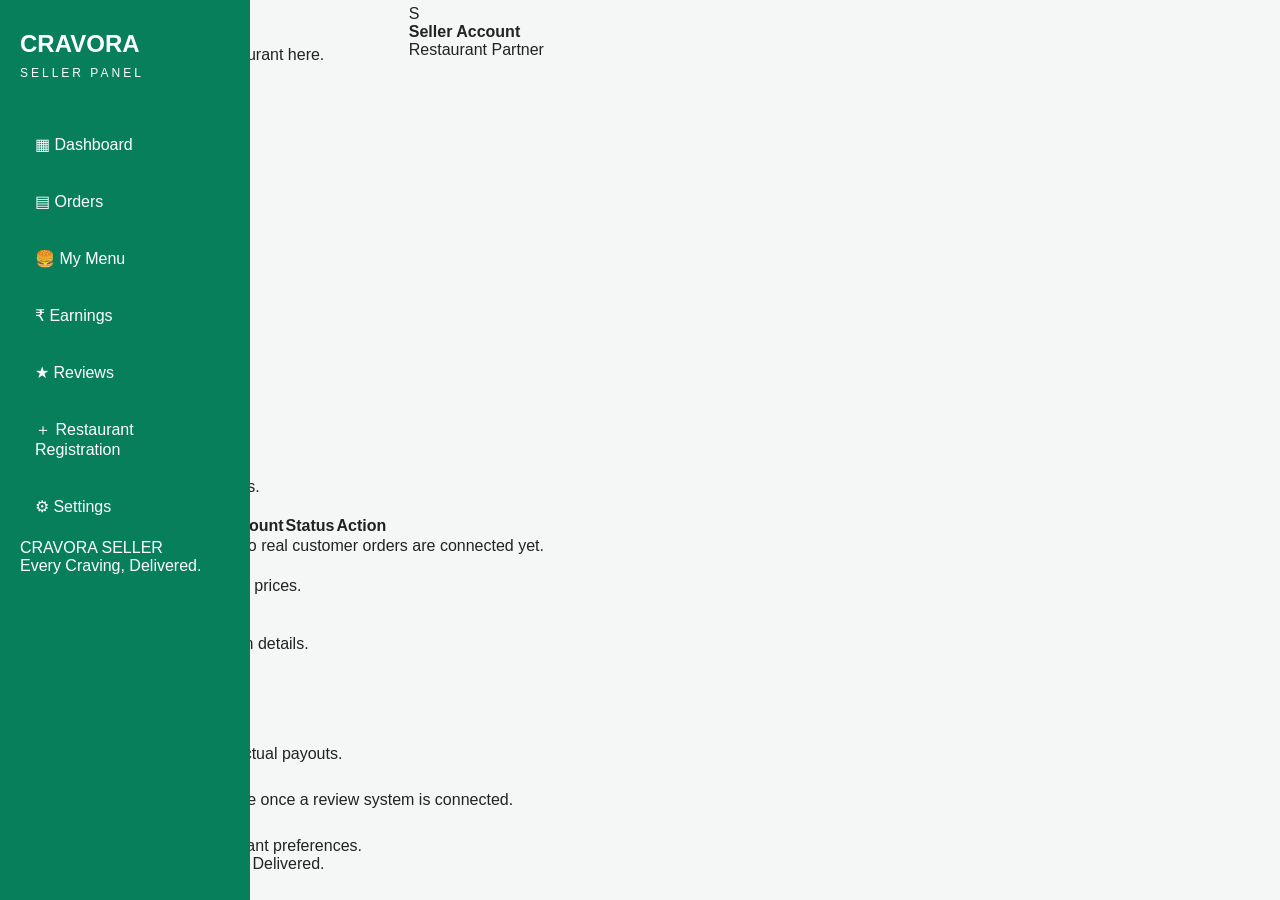
==== index.html @ 4e3ccd77 "Updated index.html" ====
<!DOCTYPE html>
<html lang="en">
<head>
    <meta charset="UTF-8">
    <meta name="viewport" content="width=device-width, initial-scale=1.0">
    <title>CRAVORA | Seller Dashboard</title>
    <link rel="stylesheet" href="style.css">
</head>
<body>

    <aside class="sidebar">
        <div class="brand">
            <h1>CRAVORA</h1>
            <p>SELLER PANEL</p>
        </div>

        <nav>
            <a href="index.html" class="active">▦ Dashboard</a>
            <a href="#orders">▤ Orders</a>
            <a href="menu.html">🍔 My Menu</a>
            <a href="#earnings">₹ Earnings</a>
            <a href="#reviews">★ Reviews</a>
            <a href="register.html">＋ Restaurant Registration</a>
            <a href="#settings">⚙ Settings</a>
        </nav>

        <div class="sidebar-footer">
            CRAVORA SELLER<br>
            <span>Every Craving, Delivered.</span>
        </div>
    </aside>

    <main class="main-content">

        <header class="topbar">
            <div>
                <p class="eyebrow">RESTAURANT MANAGEMENT</p>
                <h2>Seller Dashboard</h2>
                <p class="muted">Welcome back! Manage your restaurant here.</p>
            </div>
            <div class="profile">
                <div class="avatar">S</div>
                <div>
                    <strong>Seller Account</strong>
                    <p>Restaurant Partner</p>
                </div>
            </div>
        </header>

        <section class="store-status">
            <div>
                <h3>Restaurant Availability</h3>
                <p id="storeMessage">Your restaurant is currently offline.</p>
            </div>
            <button id="storeStatus" class="offline">Store Offline</button>
        </section>

        <section class="stats-container">
            <div class="stat-card">
                <div class="stat-top">
                    <span>New Orders</span><span>📥</span>
                </div>
                <h2 id="newOrders">0</h2>
                <p>Orders waiting for action</p>
            </div>

            <div class="stat-card">
                <div class="stat-top">
                    <span>Preparing</span><span>👨‍🍳</span>
                </div>
                <h2 id="preparingOrders">0</h2>
                <p>Currently being prepared</p>
            </div>

            <div class="stat-card">
                <div class="stat-top">
                    <span>Ready for Pickup</span><span>📦</span>
                </div>
                <h2 id="readyOrders">0</h2>
                <p>Waiting for delivery partner</p>
            </div>

            <div class="stat-card">
                <div class="stat-top">
                    <span>Today's Sales</span><span>💰</span>
                </div>
                <h2 id="todaySales">₹0</h2>
                <p>Completed demo orders</p>
            </div>
        </section>

        <section class="orders-section" id="orders">
            <div class="section-heading">
                <div>
                    <h2>Order Management</h2>
                    <p>Review and update incoming orders.</p>
                </div>
                <select id="orderFilter">
                    <option value="All">All Orders</option>
                    <option value="New">New</option>
                    <option value="Preparing">Preparing</option>
                    <option value="Ready">Ready</option>
                    <option value="Completed">Completed</option>
                    <option value="Rejected">Rejected</option>
                </select>
            </div>

            <div class="table-wrapper">
                <table>
                    <thead>
                        <tr>
                            <th>Order ID</th>
                            <th>Customer</th>
                            <th>Food Item</th>
                            <th>Amount</th>
                            <th>Status</th>
                            <th>Action</th>
                        </tr>
                    </thead>
                    <tbody id="orderTableBody"></tbody>
                </table>
            </div>
            <p class="demo-note">Demo orders are for testing only. No real customer orders are connected yet.</p>
        </section>

        <section class="stats-container quick-access">
            <div class="stat-card">
                <h3>🍔 Food Menu</h3>
                <p>Manage food items, availability and prices.</p>
                <a href="menu.html">Manage Menu →</a>
            </div>

            <div class="stat-card">
                <h3>🏪 Restaurant Profile</h3>
                <p>Manage your restaurant registration details.</p>
                <a href="register.html">Restaurant Registration →</a>
            </div>
        </section>

        <section class="orders-section" id="earnings">
            <h2>Earnings Overview</h2>
            <p>Your completed demo order sales:</p>
            <h2 class="earnings-value" id="earningsTotal">₹0</h2>
            <p class="muted">This is sample browser data, not actual payouts.</p>
        </section>

        <section class="orders-section" id="reviews">
            <h2>Customer Reviews</h2>
            <p>Customer feedback will appear here once a review system is connected.</p>
        </section>

        <section class="orders-section" id="settings">
            <h2>Settings</h2>
            <p>Seller account settings and restaurant preferences.</p>
        </section>

        <footer>
            <p>© 2026 CRAVORA. Every Craving, Delivered.</p>
            <p>Seller Dashboard | Part 2</p>
        </footer>

    </main>

    <script src="script.js"></script>
</body>
</html>
---- style.css ----
* {
    margin: 0;
    padding: 0;
    box-sizing: border-box;
    font-family: Arial, sans-serif;
}

body {
    display: flex;
    background: #f4f7f5;
    color: #222;
}

.sidebar {
    width: 250px;
    min-height: 100vh;
    background: #087f5b;
    color: white;
    padding: 30px 20px;
    position: fixed;
}

.sidebar h2 {
    font-size: 28px;
    font-weight: 900;
}

.sidebar p {
    font-size: 12px;
    letter-spacing: 3px;
    margin: 8px 0 40px;
}

.sidebar nav a {
    display: block;
    color: white;
    text-decoration: none;
    padding: 15px;
    margin-bottom: 8px;
    border-radius: 8px;
    transition: 0.2s;
}

.sidebar nav a:hover {
    background: #056647;
}

.main {
    margin-left: 250px;
    width: calc(100% - 250px);
    padding: 35px;
}

header {
    display: flex;
    justify-content: space-between;
    align-items: center;
    margin-bottom: 45px;
}

header h1 {
    font-size: 28px;
}

button {
    border: none;
    padding: 13px 22px;
    border-radius: 8px;
    background: #e74c3c;
    color: white;
    font-weight: bold;
    cursor: pointer;
}

.stats {
    display: grid;
    grid-template-columns: repeat(4, 1fr);
    gap: 20px;
    margin-top: 30px;
}

.card {
    background: white;
    padding: 25px;
    border-radius: 12px;
    box-shadow: 0 3px 12px #00000010;
}

.card h3 {
    color: #777;
    font-size: 15px;
    margin-bottom: 20px;
}

.card h1 {
    color: #087f5b;
    font-size: 30px;
}

.orders {
    background: white;
    padding: 25px;
    border-radius: 12px;
    margin-top: 30px;
    min-height: 150px;
}

.orders h2 {
    margin-bottom: 20px;
}

@media(max-width: 900px) {
    .stats {
        grid-template-columns: repeat(2, 1fr);
    }
}

@media(max-width: 600px) {
    .sidebar {
        width: 100%;
        min-height: auto;
        position: relative;
    }

    body {
        display: block;
    }

    .sidebar nav {
        display: flex;
        flex-wrap: wrap;
    }

    .main {
        margin-left: 0;
        width: 100%;
        padding: 20px;
    }

    .stats {
        grid-template-columns: 1fr;
    }

    header {
        gap: 15px;
        flex-wrap: wrap;
    }
}
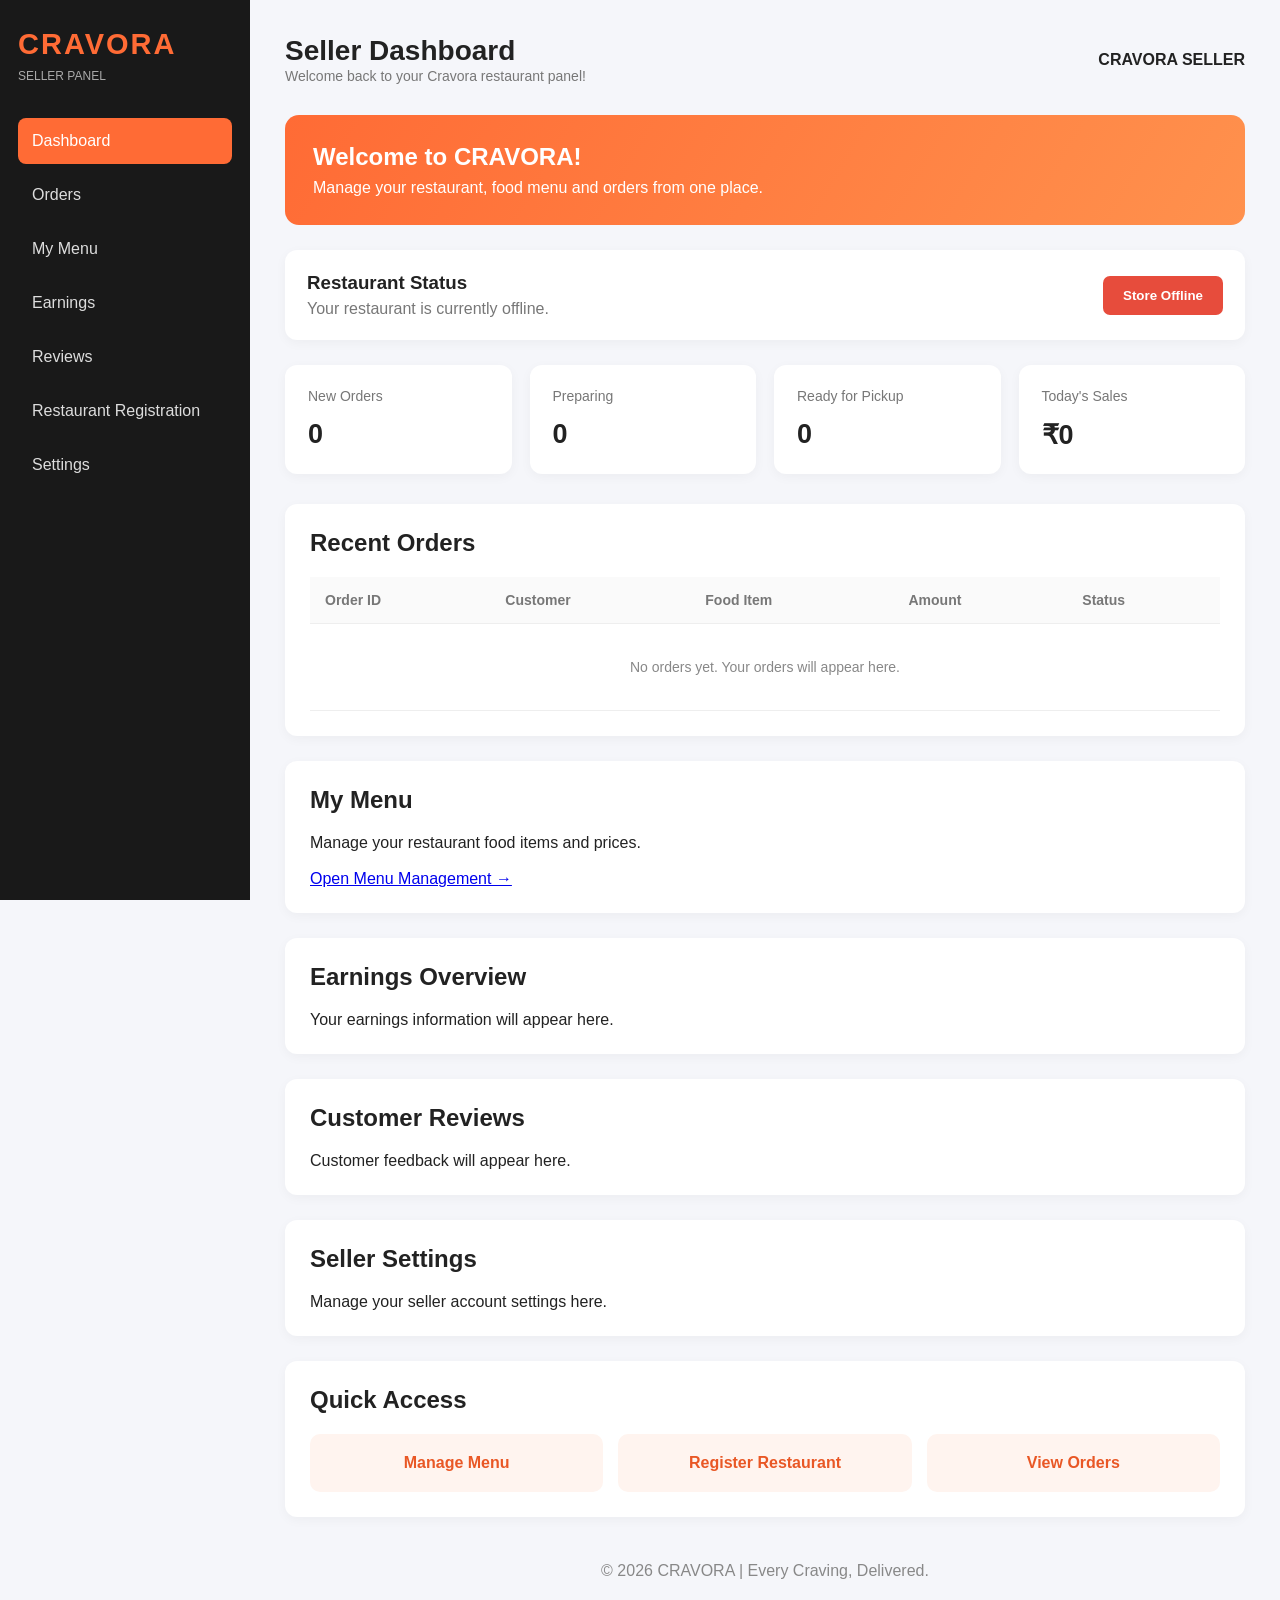
==== commit 50c3e1df: "Updated index.html" ====
--- a/index.html
+++ b/index.html
@@ -1,166 +1,431 @@
 <!DOCTYPE html>
 <html lang="en">
 <head>
-    <meta charset="UTF-8">
-    <meta name="viewport" content="width=device-width, initial-scale=1.0">
-    <title>CRAVORA | Seller Dashboard</title>
-    <link rel="stylesheet" href="style.css">
+<meta charset="UTF-8">
+<meta name="viewport" content="width=device-width, initial-scale=1.0">
+<title>CRAVORA | Seller Dashboard</title>
+
+<style>
+* {
+    margin: 0;
+    padding: 0;
+    box-sizing: border-box;
+    font-family: Arial, sans-serif;
+}
+
+body {
+    background: #f5f6fa;
+    color: #222;
+}
+
+.sidebar {
+    width: 250px;
+    height: 100vh;
+    position: fixed;
+    left: 0;
+    top: 0;
+    background: #191919;
+    color: white;
+    padding: 28px 18px;
+}
+
+.logo {
+    color: #ff6b35;
+    font-size: 29px;
+    font-weight: bold;
+    letter-spacing: 2px;
+    margin-bottom: 8px;
+}
+
+.sidebar p {
+    color: #aaa;
+    font-size: 12px;
+    margin-bottom: 35px;
+}
+
+.sidebar a {
+    display: block;
+    padding: 14px;
+    color: #ddd;
+    text-decoration: none;
+    border-radius: 8px;
+    margin-bottom: 8px;
+}
+
+.sidebar a:hover,
+.sidebar a.active {
+    background: #ff6b35;
+    color: white;
+}
+
+.main {
+    margin-left: 250px;
+    padding: 35px;
+}
+
+.topbar {
+    display: flex;
+    justify-content: space-between;
+    align-items: center;
+    gap: 15px;
+    margin-bottom: 30px;
+}
+
+.topbar h1 {
+    font-size: 28px;
+}
+
+.topbar span {
+    color: #777;
+    font-size: 14px;
+}
+
+.welcome {
+    background: linear-gradient(120deg, #ff6b35, #ff914d);
+    padding: 28px;
+    color: white;
+    border-radius: 14px;
+    margin-bottom: 25px;
+}
+
+.welcome h2 {
+    margin-bottom: 8px;
+}
+
+.status-card {
+    background: white;
+    padding: 22px;
+    border-radius: 12px;
+    margin-bottom: 25px;
+    display: flex;
+    justify-content: space-between;
+    align-items: center;
+    box-shadow: 0 3px 12px rgba(0,0,0,0.04);
+}
+
+.status-card p {
+    color: #777;
+    margin-top: 6px;
+}
+
+.status-btn {
+    border: none;
+    background: #e74c3c;
+    color: white;
+    padding: 12px 20px;
+    border-radius: 7px;
+    cursor: pointer;
+    font-weight: bold;
+}
+
+.stats {
+    display: grid;
+    grid-template-columns: repeat(4, 1fr);
+    gap: 18px;
+    margin-bottom: 30px;
+}
+
+.stat-card {
+    background: white;
+    padding: 23px;
+    border-radius: 12px;
+    box-shadow: 0 3px 12px rgba(0,0,0,0.04);
+}
+
+.stat-card p {
+    color: #777;
+    font-size: 14px;
+    margin-bottom: 15px;
+}
+
+.stat-card h2 {
+    font-size: 27px;
+}
+
+.section {
+    background: white;
+    padding: 25px;
+    border-radius: 12px;
+    margin-bottom: 25px;
+    box-shadow: 0 3px 12px rgba(0,0,0,0.04);
+}
+
+.section h2 {
+    margin-bottom: 20px;
+}
+
+.table-wrap {
+    width: 100%;
+    overflow-x: auto;
+}
+
+table {
+    width: 100%;
+    border-collapse: collapse;
+    min-width: 550px;
+}
+
+th, td {
+    padding: 15px;
+    text-align: left;
+    border-bottom: 1px solid #eee;
+    font-size: 14px;
+}
+
+th {
+    color: #777;
+    background: #fafafa;
+}
+
+.empty {
+    text-align: center;
+    color: #888;
+    padding: 35px;
+}
+
+.quick-links {
+    display: grid;
+    grid-template-columns: repeat(3, 1fr);
+    gap: 15px;
+}
+
+.quick-links a {
+    padding: 20px;
+    background: #fff4ef;
+    color: #e95725;
+    text-decoration: none;
+    border-radius: 10px;
+    font-weight: bold;
+    text-align: center;
+}
+
+.quick-links a:hover {
+    background: #ffe4d8;
+}
+
+.footer {
+    text-align: center;
+    color: #888;
+    padding: 20px;
+}
+
+@media(max-width: 1000px) {
+    .stats {
+        grid-template-columns: repeat(2, 1fr);
+    }
+}
+
+@media(max-width: 700px) {
+    .sidebar {
+        position: relative;
+        width: 100%;
+        height: auto;
+    }
+
+    .sidebar p {
+        margin-bottom: 15px;
+    }
+
+    .sidebar a {
+        display: inline-block;
+        padding: 10px;
+        font-size: 13px;
+    }
+
+    .main {
+        margin-left: 0;
+        padding: 18px;
+    }
+
+    .topbar {
+        align-items: flex-start;
+        flex-direction: column;
+    }
+
+    .stats {
+        grid-template-columns: 1fr 1fr;
+    }
+
+    .quick-links {
+        grid-template-columns: 1fr;
+    }
+
+    .status-card {
+        align-items: flex-start;
+        flex-direction: column;
+        gap: 15px;
+    }
+}
+
+@media(max-width: 380px) {
+    .stats {
+        grid-template-columns: 1fr;
+    }
+}
+</style>
 </head>
+
 <body>
 
-    <aside class="sidebar">
-        <div class="brand">
-            <h1>CRAVORA</h1>
-            <p>SELLER PANEL</p>
-        </div>
-
-        <nav>
-            <a href="index.html" class="active">▦ Dashboard</a>
-            <a href="#orders">▤ Orders</a>
-            <a href="menu.html">🍔 My Menu</a>
-            <a href="#earnings">₹ Earnings</a>
-            <a href="#reviews">★ Reviews</a>
-            <a href="register.html">＋ Restaurant Registration</a>
-            <a href="#settings">⚙ Settings</a>
-        </nav>
-
-        <div class="sidebar-footer">
-            CRAVORA SELLER<br>
-            <span>Every Craving, Delivered.</span>
-        </div>
-    </aside>
-
-    <main class="main-content">
-
-        <header class="topbar">
-            <div>
-                <p class="eyebrow">RESTAURANT MANAGEMENT</p>
-                <h2>Seller Dashboard</h2>
-                <p class="muted">Welcome back! Manage your restaurant here.</p>
-            </div>
-            <div class="profile">
-                <div class="avatar">S</div>
-                <div>
-                    <strong>Seller Account</strong>
-                    <p>Restaurant Partner</p>
-                </div>
-            </div>
-        </header>
-
-        <section class="store-status">
-            <div>
-                <h3>Restaurant Availability</h3>
-                <p id="storeMessage">Your restaurant is currently offline.</p>
-            </div>
-            <button id="storeStatus" class="offline">Store Offline</button>
-        </section>
-
-        <section class="stats-container">
-            <div class="stat-card">
-                <div class="stat-top">
-                    <span>New Orders</span><span>📥</span>
-                </div>
-                <h2 id="newOrders">0</h2>
-                <p>Orders waiting for action</p>
-            </div>
-
-            <div class="stat-card">
-                <div class="stat-top">
-                    <span>Preparing</span><span>👨‍🍳</span>
-                </div>
-                <h2 id="preparingOrders">0</h2>
-                <p>Currently being prepared</p>
-            </div>
-
-            <div class="stat-card">
-                <div class="stat-top">
-                    <span>Ready for Pickup</span><span>📦</span>
-                </div>
-                <h2 id="readyOrders">0</h2>
-                <p>Waiting for delivery partner</p>
-            </div>
-
-            <div class="stat-card">
-                <div class="stat-top">
-                    <span>Today's Sales</span><span>💰</span>
-                </div>
-                <h2 id="todaySales">₹0</h2>
-                <p>Completed demo orders</p>
-            </div>
-        </section>
-
-        <section class="orders-section" id="orders">
-            <div class="section-heading">
-                <div>
-                    <h2>Order Management</h2>
-                    <p>Review and update incoming orders.</p>
-                </div>
-                <select id="orderFilter">
-                    <option value="All">All Orders</option>
-                    <option value="New">New</option>
-                    <option value="Preparing">Preparing</option>
-                    <option value="Ready">Ready</option>
-                    <option value="Completed">Completed</option>
-                    <option value="Rejected">Rejected</option>
-                </select>
-            </div>
-
-            <div class="table-wrapper">
-                <table>
-                    <thead>
-                        <tr>
-                            <th>Order ID</th>
-                            <th>Customer</th>
-                            <th>Food Item</th>
-                            <th>Amount</th>
-                            <th>Status</th>
-                            <th>Action</th>
-                        </tr>
-                    </thead>
-                    <tbody id="orderTableBody"></tbody>
-                </table>
-            </div>
-            <p class="demo-note">Demo orders are for testing only. No real customer orders are connected yet.</p>
-        </section>
-
-        <section class="stats-container quick-access">
-            <div class="stat-card">
-                <h3>🍔 Food Menu</h3>
-                <p>Manage food items, availability and prices.</p>
-                <a href="menu.html">Manage Menu →</a>
-            </div>
-
-            <div class="stat-card">
-                <h3>🏪 Restaurant Profile</h3>
-                <p>Manage your restaurant registration details.</p>
-                <a href="register.html">Restaurant Registration →</a>
-            </div>
-        </section>
-
-        <section class="orders-section" id="earnings">
-            <h2>Earnings Overview</h2>
-            <p>Your completed demo order sales:</p>
-            <h2 class="earnings-value" id="earningsTotal">₹0</h2>
-            <p class="muted">This is sample browser data, not actual payouts.</p>
-        </section>
-
-        <section class="orders-section" id="reviews">
-            <h2>Customer Reviews</h2>
-            <p>Customer feedback will appear here once a review system is connected.</p>
-        </section>
-
-        <section class="orders-section" id="settings">
-            <h2>Settings</h2>
-            <p>Seller account settings and restaurant preferences.</p>
-        </section>
-
-        <footer>
-            <p>© 2026 CRAVORA. Every Craving, Delivered.</p>
-            <p>Seller Dashboard | Part 2</p>
-        </footer>
-
-    </main>
-
-    <script src="script.js"></script>
+<aside class="sidebar">
+    <div class="logo">CRAVORA</div>
+    <p>SELLER PANEL</p>
+
+    <a href="index.html" class="active">Dashboard</a>
+    <a href="#orders">Orders</a>
+    <a href="menu.html">My Menu</a>
+    <a href="#earnings">Earnings</a>
+    <a href="#reviews">Reviews</a>
+    <a href="register.html">Restaurant Registration</a>
+    <a href="#settings">Settings</a>
+</aside>
+
+<main class="main">
+
+    <div class="topbar">
+        <div>
+            <h1>Seller Dashboard</h1>
+            <span>Welcome back to your Cravora restaurant panel!</span>
+        </div>
+        <strong>CRAVORA SELLER</strong>
+    </div>
+
+    <section class="welcome">
+        <h2>Welcome to CRAVORA!</h2>
+        <p>Manage your restaurant, food menu and orders from one place.</p>
+    </section>
+
+    <section class="status-card">
+        <div>
+            <h3>Restaurant Status</h3>
+            <p id="statusText">Your restaurant is currently offline.</p>
+        </div>
+        <button class="status-btn" id="statusButton" type="button">
+            Store Offline
+        </button>
+    </section>
+
+    <section class="stats">
+        <div class="stat-card">
+            <p>New Orders</p>
+            <h2 id="newOrders">0</h2>
+        </div>
+
+        <div class="stat-card">
+            <p>Preparing</p>
+            <h2 id="preparingOrders">0</h2>
+        </div>
+
+        <div class="stat-card">
+            <p>Ready for Pickup</p>
+            <h2 id="readyOrders">0</h2>
+        </div>
+
+        <div class="stat-card">
+            <p>Today's Sales</p>
+            <h2 id="todaySales">₹0</h2>
+        </div>
+    </section>
+
+    <section class="section" id="orders">
+        <h2>Recent Orders</h2>
+
+        <div class="table-wrap">
+            <table>
+                <thead>
+                    <tr>
+                        <th>Order ID</th>
+                        <th>Customer</th>
+                        <th>Food Item</th>
+                        <th>Amount</th>
+                        <th>Status</th>
+                    </tr>
+                </thead>
+
+                <tbody>
+                    <tr>
+                        <td colspan="5" class="empty">
+                            No orders yet. Your orders will appear here.
+                        </td>
+                    </tr>
+                </tbody>
+            </table>
+        </div>
+    </section>
+
+    <section class="section" id="menu">
+        <h2>My Menu</h2>
+        <p>Manage your restaurant food items and prices.</p>
+        <br>
+        <a href="menu.html" class="quick-link">Open Menu Management →</a>
+    </section>
+
+    <section class="section" id="earnings">
+        <h2>Earnings Overview</h2>
+        <p>Your earnings information will appear here.</p>
+    </section>
+
+    <section class="section" id="reviews">
+        <h2>Customer Reviews</h2>
+        <p>Customer feedback will appear here.</p>
+    </section>
+
+    <section class="section" id="settings">
+        <h2>Seller Settings</h2>
+        <p>Manage your seller account settings here.</p>
+    </section>
+
+    <section class="section">
+        <h2>Quick Access</h2>
+
+        <div class="quick-links">
+            <a href="menu.html">Manage Menu</a>
+            <a href="register.html">Register Restaurant</a>
+            <a href="#orders">View Orders</a>
+        </div>
+    </section>
+
+    <div class="footer">
+        © 2026 CRAVORA | Every Craving, Delivered.
+    </div>
+
+</main>
+
+<script>
+const statusButton = document.getElementById("statusButton");
+const statusText = document.getElementById("statusText");
+
+let isOnline = false;
+
+try {
+    isOnline = localStorage.getItem("cravoraStoreOnline") === "true";
+} catch (error) {
+    isOnline = false;
+}
+
+function updateStoreStatus() {
+    statusButton.textContent = isOnline ? "Store Online" : "Store Offline";
+    statusButton.style.background = isOnline ? "#27ae60" : "#e74c3c";
+
+    statusText.textContent = isOnline
+        ? "Your restaurant is currently online."
+        : "Your restaurant is currently offline.";
+}
+
+statusButton.addEventListener("click", function() {
+    isOnline = !isOnline;
+
+    try {
+        localStorage.setItem("cravoraStoreOnline", String(isOnline));
+    } catch (error) {
+        console.warn("Could not save store status.");
+    }
+
+    updateStoreStatus();
+});
+
+updateStoreStatus();
+</script>
+
 </body>
 </html>
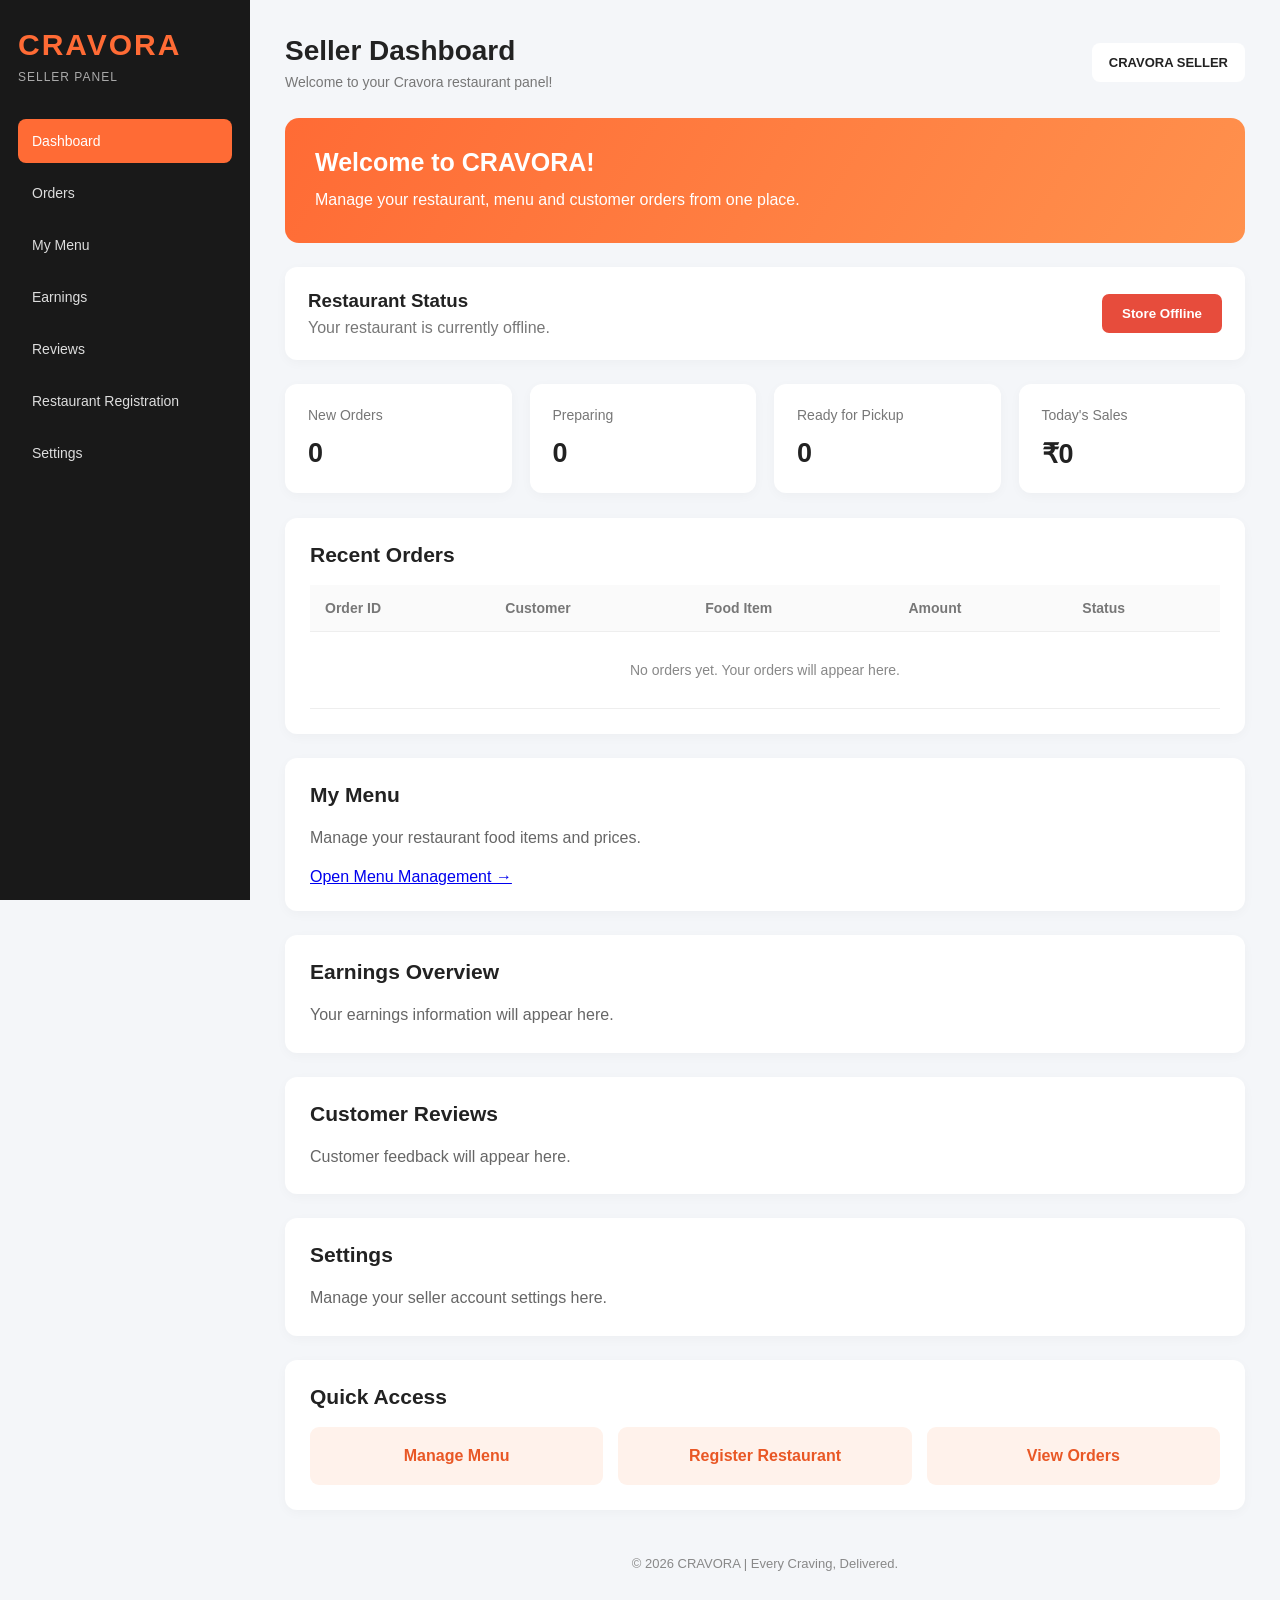
==== commit 951ace1e: "Updated index.html" ====
--- a/index.html
+++ b/index.html
@@ -10,126 +10,172 @@
     margin: 0;
     padding: 0;
     box-sizing: border-box;
-    font-family: Arial, sans-serif;
 }
 
 body {
-    background: #f5f6fa;
+    font-family: Arial, Helvetica, sans-serif;
+    background: #f4f6f9;
     color: #222;
 }
+
+/* MAIN LAYOUT */
+
+.dashboard-layout {
+    display: flex;
+    min-height: 100vh;
+    width: 100%;
+}
+
+/* SIDEBAR */
 
 .sidebar {
     width: 250px;
-    height: 100vh;
-    position: fixed;
-    left: 0;
-    top: 0;
+    flex: 0 0 250px;
+    min-height: 100vh;
     background: #191919;
     color: white;
     padding: 28px 18px;
+    position: sticky;
+    top: 0;
+    height: 100vh;
+    overflow-y: auto;
 }
 
 .logo {
+    font-size: 30px;
+    font-weight: 800;
     color: #ff6b35;
-    font-size: 29px;
-    font-weight: bold;
     letter-spacing: 2px;
-    margin-bottom: 8px;
-}
-
-.sidebar p {
+}
+
+.sidebar-subtitle {
     color: #aaa;
     font-size: 12px;
-    margin-bottom: 35px;
-}
-
-.sidebar a {
+    margin: 8px 0 35px;
+    letter-spacing: 1px;
+}
+
+.nav-links {
+    display: flex;
+    flex-direction: column;
+    gap: 8px;
+}
+
+.nav-links a {
     display: block;
     padding: 14px;
     color: #ddd;
     text-decoration: none;
     border-radius: 8px;
-    margin-bottom: 8px;
-}
-
-.sidebar a:hover,
-.sidebar a.active {
+    font-size: 14px;
+    transition: 0.2s;
+}
+
+.nav-links a:hover,
+.nav-links a.active {
     background: #ff6b35;
     color: white;
 }
 
-.main {
-    margin-left: 250px;
+/* MAIN CONTENT */
+
+.main-content {
+    flex: 1;
+    min-width: 0;
     padding: 35px;
 }
+
+/* HEADER */
 
 .topbar {
     display: flex;
     justify-content: space-between;
     align-items: center;
-    gap: 15px;
-    margin-bottom: 30px;
+    gap: 20px;
+    margin-bottom: 28px;
 }
 
 .topbar h1 {
     font-size: 28px;
-}
-
-.topbar span {
+    margin-bottom: 7px;
+}
+
+.topbar p {
     color: #777;
     font-size: 14px;
 }
 
+.seller-label {
+    background: white;
+    padding: 12px 17px;
+    border-radius: 8px;
+    font-size: 13px;
+    font-weight: bold;
+}
+
+/* WELCOME */
+
 .welcome {
     background: linear-gradient(120deg, #ff6b35, #ff914d);
-    padding: 28px;
     color: white;
+    padding: 30px;
     border-radius: 14px;
-    margin-bottom: 25px;
+    margin-bottom: 24px;
 }
 
 .welcome h2 {
-    margin-bottom: 8px;
-}
+    font-size: 25px;
+    margin-bottom: 10px;
+}
+
+.welcome p {
+    line-height: 1.6;
+}
+
+/* STATUS */
 
 .status-card {
-    background: white;
-    padding: 22px;
-    border-radius: 12px;
-    margin-bottom: 25px;
     display: flex;
     justify-content: space-between;
     align-items: center;
-    box-shadow: 0 3px 12px rgba(0,0,0,0.04);
+    gap: 15px;
+    padding: 23px;
+    background: white;
+    border-radius: 12px;
+    margin-bottom: 24px;
+    box-shadow: 0 3px 12px #00000008;
 }
 
 .status-card p {
     color: #777;
-    margin-top: 6px;
+    margin-top: 7px;
 }
 
 .status-btn {
-    border: none;
     background: #e74c3c;
     color: white;
     padding: 12px 20px;
+    border: none;
     border-radius: 7px;
     cursor: pointer;
     font-weight: bold;
 }
 
+/* STATISTICS */
+
 .stats {
     display: grid;
-    grid-template-columns: repeat(4, 1fr);
+    grid-template-columns: repeat(4, minmax(0, 1fr));
     gap: 18px;
-    margin-bottom: 30px;
+    margin-bottom: 25px;
 }
 
 .stat-card {
     background: white;
     padding: 23px;
     border-radius: 12px;
-    box-shadow: 0 3px 12px rgba(0,0,0,0.04);
+    box-shadow: 0 3px 12px #00000008;
+    min-width: 0;
 }
 
 .stat-card p {
@@ -142,27 +188,37 @@
     font-size: 27px;
 }
 
+/* SECTIONS */
+
 .section {
     background: white;
     padding: 25px;
     border-radius: 12px;
-    margin-bottom: 25px;
-    box-shadow: 0 3px 12px rgba(0,0,0,0.04);
+    margin-bottom: 24px;
+    box-shadow: 0 3px 12px #00000008;
 }
 
 .section h2 {
-    margin-bottom: 20px;
-}
-
-.table-wrap {
+    margin-bottom: 18px;
+    font-size: 21px;
+}
+
+.section p {
+    color: #666;
+    line-height: 1.6;
+}
+
+/* ORDERS TABLE */
+
+.table-wrapper {
     width: 100%;
     overflow-x: auto;
 }
 
 table {
     width: 100%;
+    min-width: 550px;
     border-collapse: collapse;
-    min-width: 550px;
 }
 
 th, td {
@@ -180,60 +236,83 @@
 .empty {
     text-align: center;
     color: #888;
-    padding: 35px;
-}
+    padding: 30px;
+}
+
+/* QUICK LINKS */
 
 .quick-links {
     display: grid;
-    grid-template-columns: repeat(3, 1fr);
+    grid-template-columns: repeat(3, minmax(0, 1fr));
     gap: 15px;
 }
 
 .quick-links a {
+    text-align: center;
     padding: 20px;
-    background: #fff4ef;
+    background: #fff2eb;
     color: #e95725;
     text-decoration: none;
-    border-radius: 10px;
+    border-radius: 9px;
     font-weight: bold;
+}
+
+.quick-links a:hover {
+    background: #ffe3d5;
+}
+
+/* FOOTER */
+
+footer {
     text-align: center;
-}
-
-.quick-links a:hover {
-    background: #ffe4d8;
-}
-
-.footer {
-    text-align: center;
+    padding: 22px;
     color: #888;
-    padding: 20px;
-}
-
-@media(max-width: 1000px) {
+    font-size: 13px;
+}
+
+/* TABLET */
+
+@media (max-width: 1050px) {
     .stats {
-        grid-template-columns: repeat(2, 1fr);
-    }
-}
-
-@media(max-width: 700px) {
+        grid-template-columns: repeat(2, minmax(0, 1fr));
+    }
+
+    .main-content {
+        padding: 24px;
+    }
+}
+
+/* MOBILE */
+
+@media (max-width: 700px) {
+    .dashboard-layout {
+        display: block;
+    }
+
     .sidebar {
-        position: relative;
         width: 100%;
         height: auto;
-    }
-
-    .sidebar p {
+        min-height: auto;
+        position: relative;
+        padding: 20px;
+    }
+
+    .sidebar-subtitle {
         margin-bottom: 15px;
     }
 
-    .sidebar a {
-        display: inline-block;
+    .nav-links {
+        flex-direction: row;
+        flex-wrap: wrap;
+    }
+
+    .nav-links a {
         padding: 10px;
         font-size: 13px;
     }
 
-    .main {
-        margin-left: 0;
+    .main-content {
+        width: 100%;
         padding: 18px;
     }
 
@@ -242,22 +321,17 @@
         flex-direction: column;
     }
 
-    .stats {
-        grid-template-columns: 1fr 1fr;
-    }
-
-    .quick-links {
-        grid-template-columns: 1fr;
-    }
-
     .status-card {
         align-items: flex-start;
         flex-direction: column;
-        gap: 15px;
-    }
-}
-
-@media(max-width: 380px) {
+    }
+
+    .quick-links {
+        grid-template-columns: 1fr;
+    }
+}
+
+@media (max-width: 380px) {
     .stats {
         grid-template-columns: 1fr;
     }
@@ -267,129 +341,134 @@
 
 <body>
 
-<aside class="sidebar">
-    <div class="logo">CRAVORA</div>
-    <p>SELLER PANEL</p>
-
-    <a href="index.html" class="active">Dashboard</a>
-    <a href="#orders">Orders</a>
-    <a href="menu.html">My Menu</a>
-    <a href="#earnings">Earnings</a>
-    <a href="#reviews">Reviews</a>
-    <a href="register.html">Restaurant Registration</a>
-    <a href="#settings">Settings</a>
-</aside>
-
-<main class="main">
-
-    <div class="topbar">
-        <div>
-            <h1>Seller Dashboard</h1>
-            <span>Welcome back to your Cravora restaurant panel!</span>
-        </div>
-        <strong>CRAVORA SELLER</strong>
-    </div>
-
-    <section class="welcome">
-        <h2>Welcome to CRAVORA!</h2>
-        <p>Manage your restaurant, food menu and orders from one place.</p>
-    </section>
-
-    <section class="status-card">
-        <div>
-            <h3>Restaurant Status</h3>
-            <p id="statusText">Your restaurant is currently offline.</p>
-        </div>
-        <button class="status-btn" id="statusButton" type="button">
-            Store Offline
-        </button>
-    </section>
-
-    <section class="stats">
-        <div class="stat-card">
-            <p>New Orders</p>
-            <h2 id="newOrders">0</h2>
-        </div>
-
-        <div class="stat-card">
-            <p>Preparing</p>
-            <h2 id="preparingOrders">0</h2>
-        </div>
-
-        <div class="stat-card">
-            <p>Ready for Pickup</p>
-            <h2 id="readyOrders">0</h2>
-        </div>
-
-        <div class="stat-card">
-            <p>Today's Sales</p>
-            <h2 id="todaySales">₹0</h2>
-        </div>
-    </section>
-
-    <section class="section" id="orders">
-        <h2>Recent Orders</h2>
-
-        <div class="table-wrap">
-            <table>
-                <thead>
-                    <tr>
-                        <th>Order ID</th>
-                        <th>Customer</th>
-                        <th>Food Item</th>
-                        <th>Amount</th>
-                        <th>Status</th>
-                    </tr>
-                </thead>
-
-                <tbody>
-                    <tr>
-                        <td colspan="5" class="empty">
-                            No orders yet. Your orders will appear here.
-                        </td>
-                    </tr>
-                </tbody>
-            </table>
-        </div>
-    </section>
-
-    <section class="section" id="menu">
-        <h2>My Menu</h2>
-        <p>Manage your restaurant food items and prices.</p>
-        <br>
-        <a href="menu.html" class="quick-link">Open Menu Management →</a>
-    </section>
-
-    <section class="section" id="earnings">
-        <h2>Earnings Overview</h2>
-        <p>Your earnings information will appear here.</p>
-    </section>
-
-    <section class="section" id="reviews">
-        <h2>Customer Reviews</h2>
-        <p>Customer feedback will appear here.</p>
-    </section>
-
-    <section class="section" id="settings">
-        <h2>Seller Settings</h2>
-        <p>Manage your seller account settings here.</p>
-    </section>
-
-    <section class="section">
-        <h2>Quick Access</h2>
-
-        <div class="quick-links">
-            <a href="menu.html">Manage Menu</a>
-            <a href="register.html">Register Restaurant</a>
-            <a href="#orders">View Orders</a>
-        </div>
-    </section>
-
-    <div class="footer">
-        © 2026 CRAVORA | Every Craving, Delivered.
-    </div>
-
-</main>
+<div class="dashboard-layout">
+
+    <aside class="sidebar">
+        <div class="logo">CRAVORA</div>
+        <div class="sidebar-subtitle">SELLER PANEL</div>
+
+        <nav class="nav-links">
+            <a href="index.html" class="active">Dashboard</a>
+            <a href="#orders">Orders</a>
+            <a href="menu.html">My Menu</a>
+            <a href="#earnings">Earnings</a>
+            <a href="#reviews">Reviews</a>
+            <a href="register.html">Restaurant Registration</a>
+            <a href="#settings">Settings</a>
+        </nav>
+    </aside>
+
+    <main class="main-content">
+
+        <header class="topbar">
+            <div>
+                <h1>Seller Dashboard</h1>
+                <p>Welcome to your Cravora restaurant panel!</p>
+            </div>
+            <div class="seller-label">CRAVORA SELLER</div>
+        </header>
+
+        <section class="welcome">
+            <h2>Welcome to CRAVORA!</h2>
+            <p>Manage your restaurant, menu and customer orders from one place.</p>
+        </section>
+
+        <section class="status-card">
+            <div>
+                <h3>Restaurant Status</h3>
+                <p id="statusText">Your restaurant is currently offline.</p>
+            </div>
+            <button class="status-btn" id="statusButton" type="button">
+                Store Offline
+            </button>
+        </section>
+
+        <section class="stats">
+            <div class="stat-card">
+                <p>New Orders</p>
+                <h2 id="newOrders">0</h2>
+            </div>
+
+            <div class="stat-card">
+                <p>Preparing</p>
+                <h2 id="preparingOrders">0</h2>
+            </div>
+
+            <div class="stat-card">
+                <p>Ready for Pickup</p>
+                <h2 id="readyOrders">0</h2>
+            </div>
+
+            <div class="stat-card">
+                <p>Today's Sales</p>
+                <h2 id="todaySales">₹0</h2>
+            </div>
+        </section>
+
+        <section class="section" id="orders">
+            <h2>Recent Orders</h2>
+
+            <div class="table-wrapper">
+                <table>
+                    <thead>
+                        <tr>
+                            <th>Order ID</th>
+                            <th>Customer</th>
+                            <th>Food Item</th>
+                            <th>Amount</th>
+                            <th>Status</th>
+                        </tr>
+                    </thead>
+
+                    <tbody>
+                        <tr>
+                            <td colspan="5" class="empty">
+                                No orders yet. Your orders will appear here.
+                            </td>
+                        </tr>
+                    </tbody>
+                </table>
+            </div>
+        </section>
+
+        <section class="section" id="menu">
+            <h2>My Menu</h2>
+            <p>Manage your restaurant food items and prices.</p>
+            <br>
+            <a href="menu.html">Open Menu Management →</a>
+        </section>
+
+        <section class="section" id="earnings">
+            <h2>Earnings Overview</h2>
+            <p>Your earnings information will appear here.</p>
+        </section>
+
+        <section class="section" id="reviews">
+            <h2>Customer Reviews</h2>
+            <p>Customer feedback will appear here.</p>
+        </section>
+
+        <section class="section" id="settings">
+            <h2>Settings</h2>
+            <p>Manage your seller account settings here.</p>
+        </section>
+
+        <section class="section">
+            <h2>Quick Access</h2>
+
+            <div class="quick-links">
+                <a href="menu.html">Manage Menu</a>
+                <a href="register.html">Register Restaurant</a>
+                <a href="#orders">View Orders</a>
+            </div>
+        </section>
+
+        <footer>
+            © 2026 CRAVORA | Every Craving, Delivered.
+        </footer>
+
+    </main>
+</div>
 
 <script>
 const statusButton = document.getElementById("statusButton");
@@ -400,10 +479,10 @@
 try {
     isOnline = localStorage.getItem("cravoraStoreOnline") === "true";
 } catch (error) {
-    isOnline = false;
-}
-
-function updateStoreStatus() {
+    console.warn("Local storage unavailable.");
+}
+
+function updateStatus() {
     statusButton.textContent = isOnline ? "Store Online" : "Store Offline";
     statusButton.style.background = isOnline ? "#27ae60" : "#e74c3c";
 
@@ -412,19 +491,19 @@
         : "Your restaurant is currently offline.";
 }
 
-statusButton.addEventListener("click", function() {
+statusButton.addEventListener("click", () => {
     isOnline = !isOnline;
 
     try {
         localStorage.setItem("cravoraStoreOnline", String(isOnline));
     } catch (error) {
-        console.warn("Could not save store status.");
-    }
-
-    updateStoreStatus();
+        console.warn("Could not save status.");
+    }
+
+    updateStatus();
 });
 
-updateStoreStatus();
+updateStatus();
 </script>
 
 </body>
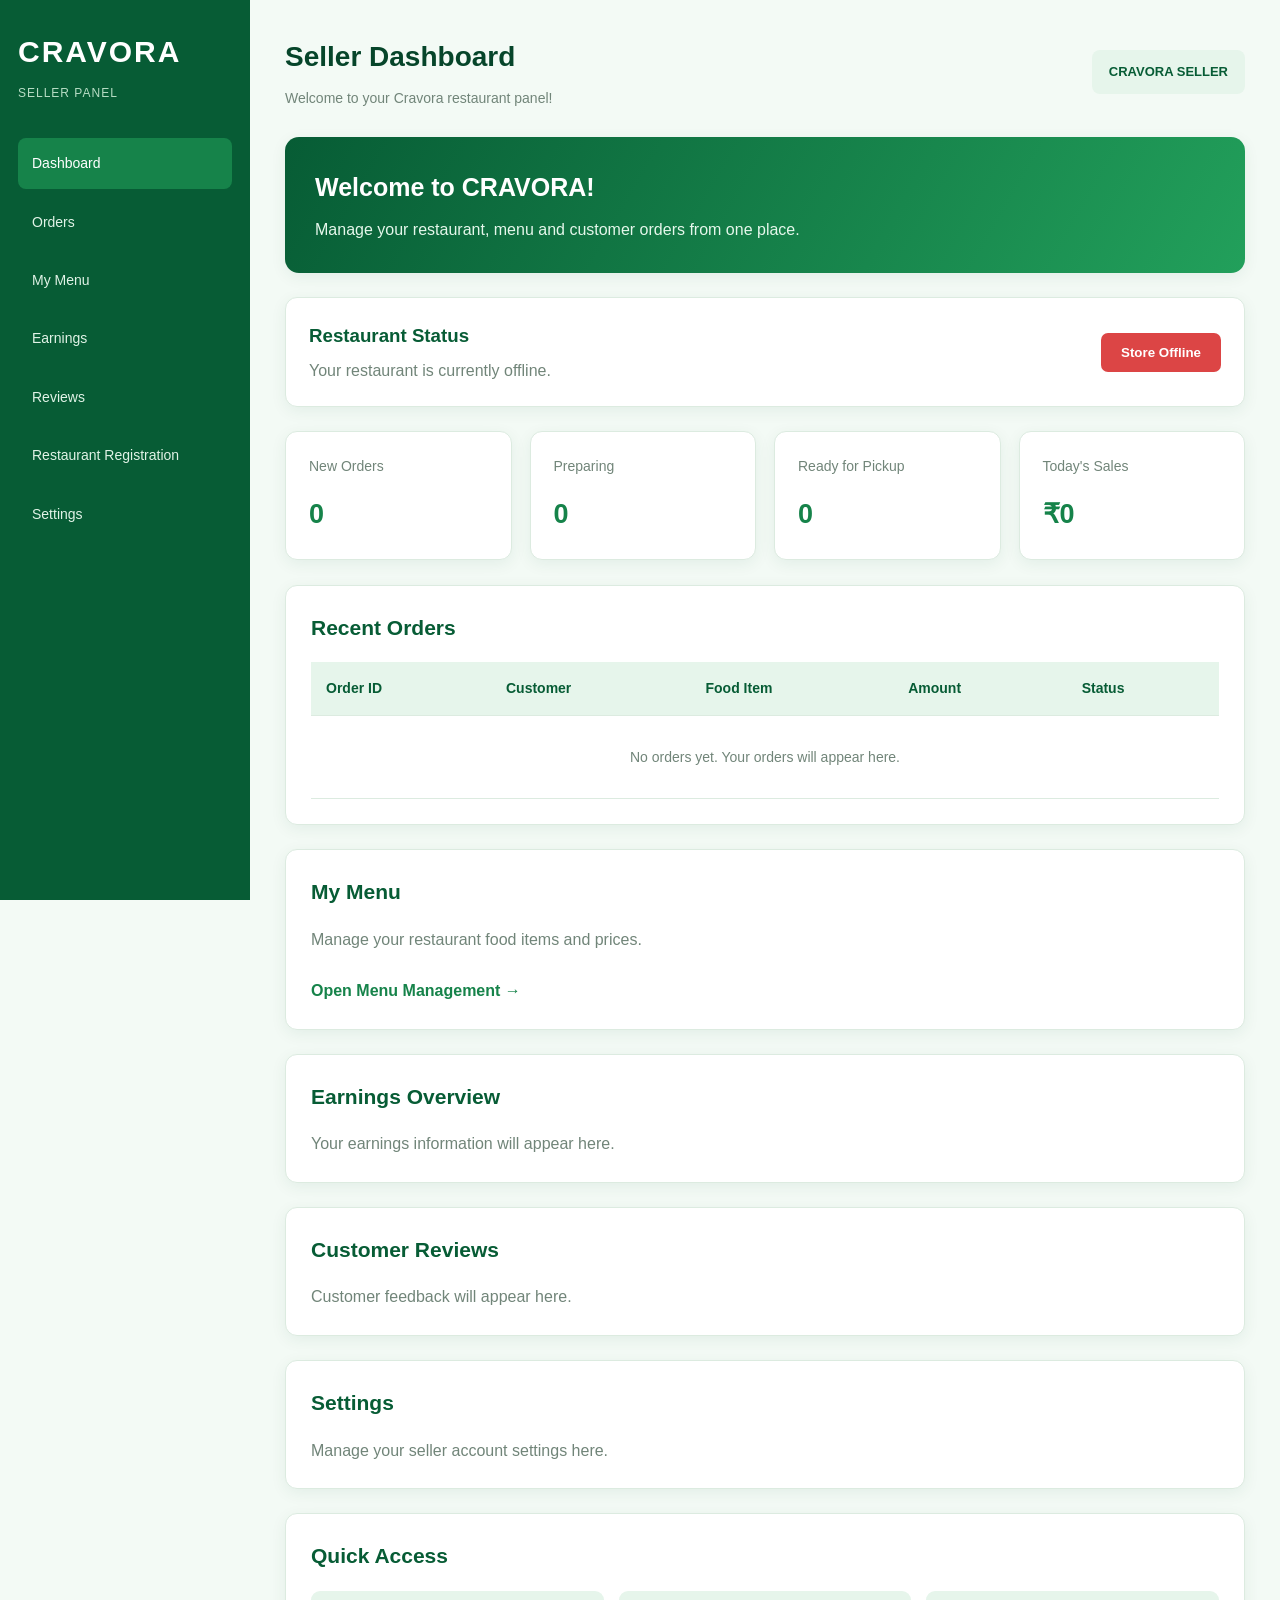
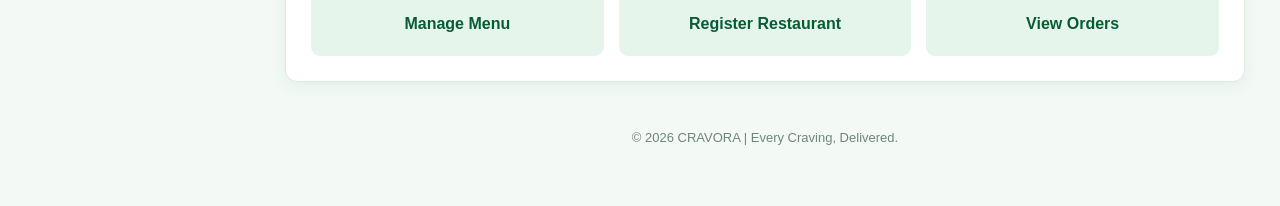
==== commit e2ea9cfb: "Updated index.html" ====
--- a/index.html
+++ b/index.html
@@ -6,6 +6,19 @@
 <title>CRAVORA | Seller Dashboard</title>
 
 <style>
+:root {
+    --green: #16834a;
+    --dark-green: #075c35;
+    --deep-green: #06452a;
+    --light-green: #e6f5eb;
+    --background: #f3faf5;
+    --white: #ffffff;
+    --text: #183b29;
+    --muted: #718579;
+    --border: #dcebe0;
+    --shadow: 0 4px 16px rgba(7, 92, 53, 0.07);
+}
+
 * {
     margin: 0;
     padding: 0;
@@ -14,11 +27,10 @@
 
 body {
     font-family: Arial, Helvetica, sans-serif;
-    background: #f4f6f9;
-    color: #222;
-}
-
-/* MAIN LAYOUT */
+    background: var(--background);
+    color: var(--text);
+    line-height: 1.6;
+}
 
 .dashboard-layout {
     display: flex;
@@ -32,7 +44,7 @@
     width: 250px;
     flex: 0 0 250px;
     min-height: 100vh;
-    background: #191919;
+    background: var(--dark-green);
     color: white;
     padding: 28px 18px;
     position: sticky;
@@ -44,12 +56,12 @@
 .logo {
     font-size: 30px;
     font-weight: 800;
-    color: #ff6b35;
+    color: white;
     letter-spacing: 2px;
 }
 
 .sidebar-subtitle {
-    color: #aaa;
+    color: #b8ddc5;
     font-size: 12px;
     margin: 8px 0 35px;
     letter-spacing: 1px;
@@ -64,7 +76,7 @@
 .nav-links a {
     display: block;
     padding: 14px;
-    color: #ddd;
+    color: #e1f3e7;
     text-decoration: none;
     border-radius: 8px;
     font-size: 14px;
@@ -73,7 +85,7 @@
 
 .nav-links a:hover,
 .nav-links a.active {
-    background: #ff6b35;
+    background: var(--green);
     color: white;
 }
 
@@ -98,15 +110,17 @@
 .topbar h1 {
     font-size: 28px;
     margin-bottom: 7px;
+    color: var(--deep-green);
 }
 
 .topbar p {
-    color: #777;
+    color: var(--muted);
     font-size: 14px;
 }
 
 .seller-label {
-    background: white;
+    background: var(--light-green);
+    color: var(--dark-green);
     padding: 12px 17px;
     border-radius: 8px;
     font-size: 13px;
@@ -116,19 +130,22 @@
 /* WELCOME */
 
 .welcome {
-    background: linear-gradient(120deg, #ff6b35, #ff914d);
+    background: linear-gradient(120deg, #075c35, #22a05b);
     color: white;
     padding: 30px;
     border-radius: 14px;
     margin-bottom: 24px;
+    box-shadow: var(--shadow);
 }
 
 .welcome h2 {
     font-size: 25px;
     margin-bottom: 10px;
+    color: white;
 }
 
 .welcome p {
+    color: #e5f7eb;
     line-height: 1.6;
 }
 
@@ -141,18 +158,23 @@
     gap: 15px;
     padding: 23px;
     background: white;
+    border: 1px solid var(--border);
     border-radius: 12px;
     margin-bottom: 24px;
-    box-shadow: 0 3px 12px #00000008;
+    box-shadow: var(--shadow);
+}
+
+.status-card h3 {
+    color: var(--dark-green);
 }
 
 .status-card p {
-    color: #777;
+    color: var(--muted);
     margin-top: 7px;
 }
 
 .status-btn {
-    background: #e74c3c;
+    background: #dc4545;
     color: white;
     padding: 12px 20px;
     border: none;
@@ -161,6 +183,10 @@
     font-weight: bold;
 }
 
+.status-btn:hover {
+    opacity: 0.9;
+}
+
 /* STATISTICS */
 
 .stats {
@@ -173,19 +199,26 @@
 .stat-card {
     background: white;
     padding: 23px;
+    border: 1px solid var(--border);
     border-radius: 12px;
-    box-shadow: 0 3px 12px #00000008;
+    box-shadow: var(--shadow);
     min-width: 0;
+    transition: transform 0.2s;
+}
+
+.stat-card:hover {
+    transform: translateY(-3px);
 }
 
 .stat-card p {
-    color: #777;
+    color: var(--muted);
     font-size: 14px;
     margin-bottom: 15px;
 }
 
 .stat-card h2 {
     font-size: 27px;
+    color: var(--green);
 }
 
 /* SECTIONS */
@@ -193,19 +226,31 @@
 .section {
     background: white;
     padding: 25px;
+    border: 1px solid var(--border);
     border-radius: 12px;
     margin-bottom: 24px;
-    box-shadow: 0 3px 12px #00000008;
+    box-shadow: var(--shadow);
 }
 
 .section h2 {
     margin-bottom: 18px;
     font-size: 21px;
+    color: var(--dark-green);
 }
 
 .section p {
-    color: #666;
+    color: var(--muted);
     line-height: 1.6;
+}
+
+.section a {
+    color: var(--green);
+    font-weight: bold;
+    text-decoration: none;
+}
+
+.section a:hover {
+    color: var(--dark-green);
 }
 
 /* ORDERS TABLE */
@@ -224,18 +269,22 @@
 th, td {
     padding: 15px;
     text-align: left;
-    border-bottom: 1px solid #eee;
+    border-bottom: 1px solid var(--border);
     font-size: 14px;
 }
 
 th {
-    color: #777;
-    background: #fafafa;
+    color: var(--dark-green);
+    background: var(--light-green);
+}
+
+td {
+    color: var(--text);
 }
 
 .empty {
     text-align: center;
-    color: #888;
+    color: var(--muted);
     padding: 30px;
 }
 
@@ -250,15 +299,16 @@
 .quick-links a {
     text-align: center;
     padding: 20px;
-    background: #fff2eb;
-    color: #e95725;
+    background: var(--light-green);
+    color: var(--dark-green);
     text-decoration: none;
     border-radius: 9px;
     font-weight: bold;
+    transition: 0.2s;
 }
 
 .quick-links a:hover {
-    background: #ffe3d5;
+    background: #cdebd6;
 }
 
 /* FOOTER */
@@ -266,7 +316,7 @@
 footer {
     text-align: center;
     padding: 22px;
-    color: #888;
+    color: var(--muted);
     font-size: 13px;
 }
 
@@ -484,7 +534,7 @@
 
 function updateStatus() {
     statusButton.textContent = isOnline ? "Store Online" : "Store Offline";
-    statusButton.style.background = isOnline ? "#27ae60" : "#e74c3c";
+    statusButton.style.background = isOnline ? "#16834a" : "#dc4545";
 
     statusText.textContent = isOnline
         ? "Your restaurant is currently online."
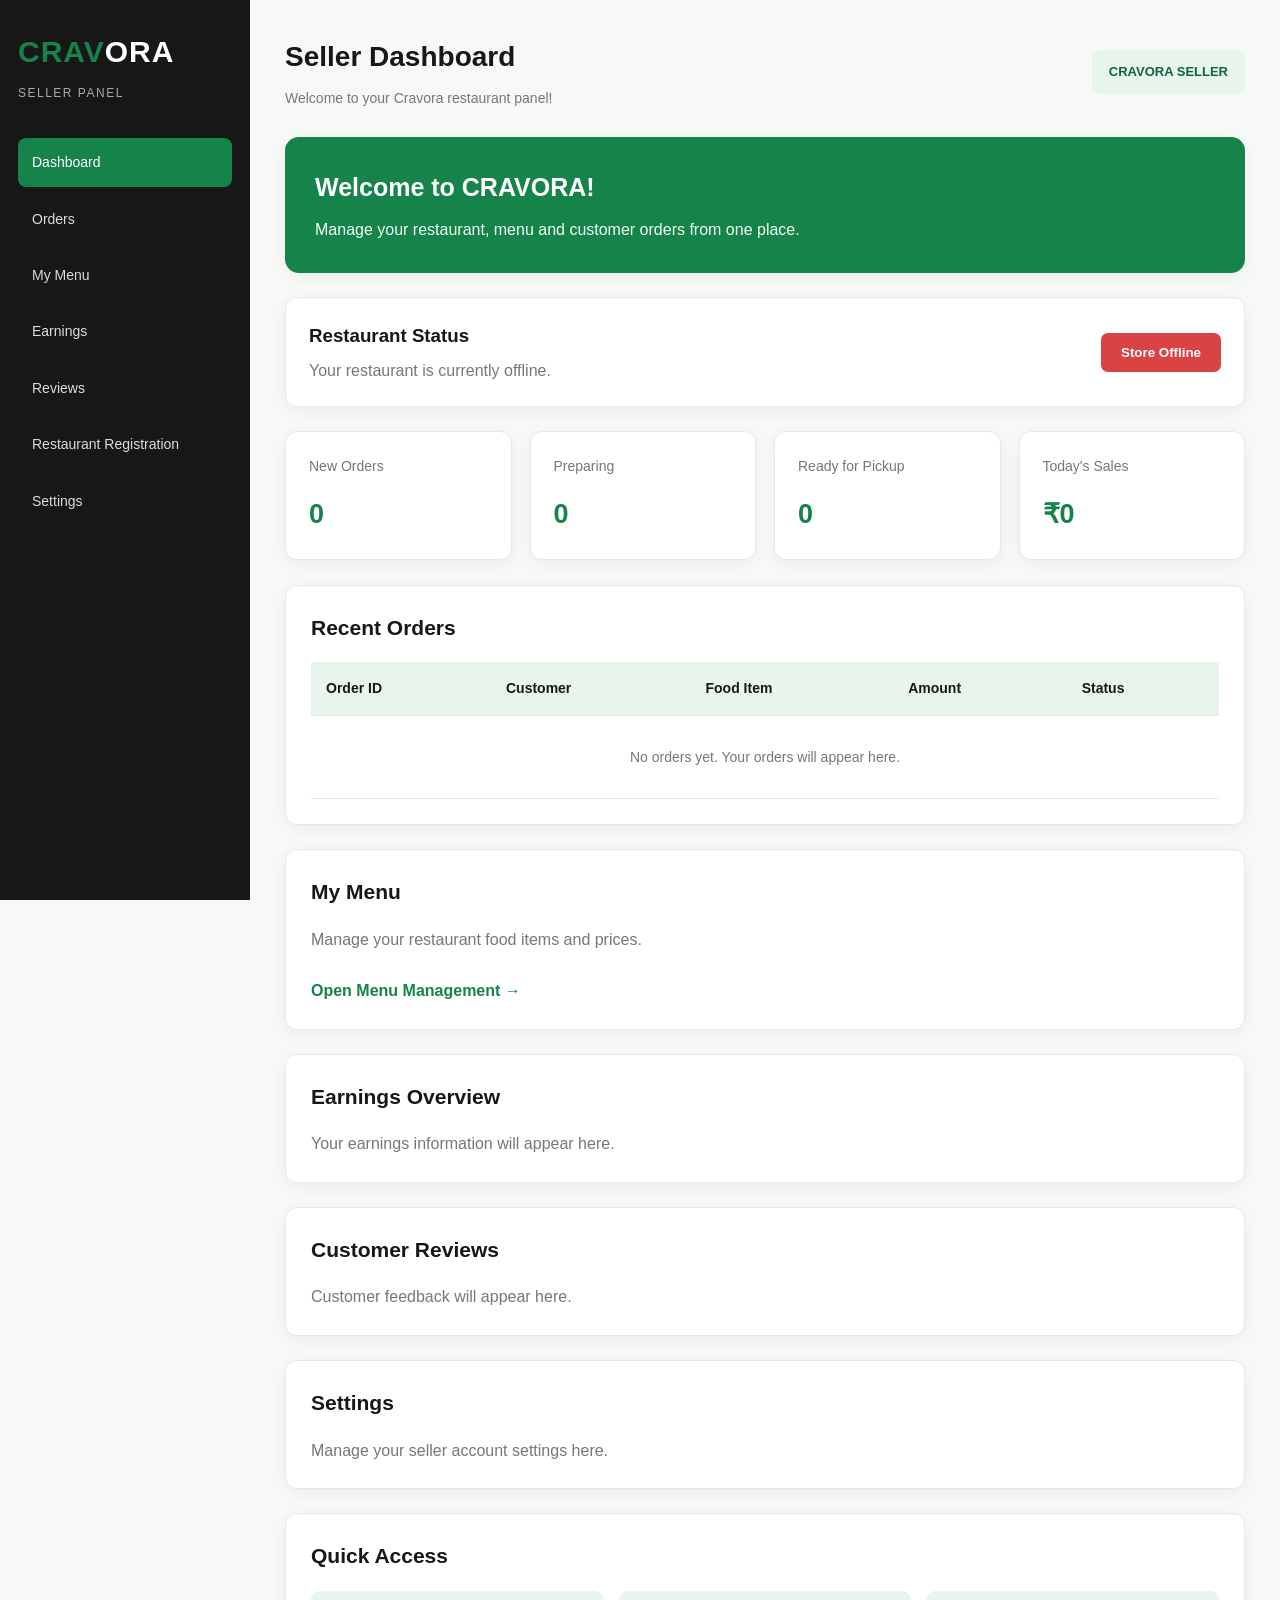
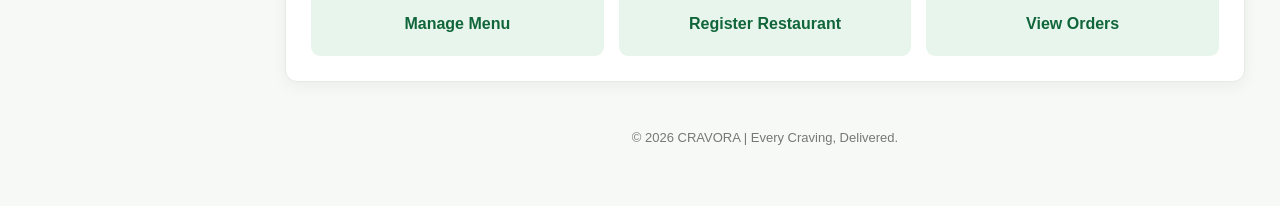
==== commit 20c99ac8: "Updated index.html" ====
--- a/index.html
+++ b/index.html
@@ -7,16 +7,16 @@
 
 <style>
 :root {
-    --green: #16834a;
-    --dark-green: #075c35;
-    --deep-green: #06452a;
-    --light-green: #e6f5eb;
-    --background: #f3faf5;
-    --white: #ffffff;
-    --text: #183b29;
-    --muted: #718579;
-    --border: #dcebe0;
-    --shadow: 0 4px 16px rgba(7, 92, 53, 0.07);
+    --green: #16834A;
+    --green-dark: #10663A;
+    --green-light: #E8F5EC;
+    --black: #171717;
+    --white: #FFFFFF;
+    --background: #F7F9F7;
+    --text: #252525;
+    --muted: #777777;
+    --border: #E5EAE6;
+    --shadow: 0 4px 16px rgba(0,0,0,0.05);
 }
 
 * {
@@ -32,39 +32,54 @@
     line-height: 1.6;
 }
 
+/* LAYOUT */
+
 .dashboard-layout {
     display: flex;
     min-height: 100vh;
     width: 100%;
 }
 
+/* LOGO */
+
+.brand-logo {
+    font-size: 30px;
+    font-weight: 900;
+    letter-spacing: 1px;
+}
+
+.brand-green {
+    color: var(--green);
+}
+
+.brand-black {
+    color: var(--black);
+}
+
 /* SIDEBAR */
 
 .sidebar {
     width: 250px;
     flex: 0 0 250px;
+    height: 100vh;
     min-height: 100vh;
-    background: var(--dark-green);
-    color: white;
+    background: var(--black);
+    color: var(--white);
     padding: 28px 18px;
     position: sticky;
     top: 0;
-    height: 100vh;
     overflow-y: auto;
 }
 
-.logo {
-    font-size: 30px;
-    font-weight: 800;
+.sidebar .brand-logo {
     color: white;
-    letter-spacing: 2px;
 }
 
 .sidebar-subtitle {
-    color: #b8ddc5;
+    color: #AAAAAA;
     font-size: 12px;
     margin: 8px 0 35px;
-    letter-spacing: 1px;
+    letter-spacing: 1.5px;
 }
 
 .nav-links {
@@ -75,12 +90,12 @@
 
 .nav-links a {
     display: block;
-    padding: 14px;
-    color: #e1f3e7;
+    padding: 13px 14px;
+    color: #DDDDDD;
     text-decoration: none;
     border-radius: 8px;
     font-size: 14px;
-    transition: 0.2s;
+    transition: 0.2s ease;
 }
 
 .nav-links a:hover,
@@ -109,8 +124,8 @@
 
 .topbar h1 {
     font-size: 28px;
+    color: var(--black);
     margin-bottom: 7px;
-    color: var(--deep-green);
 }
 
 .topbar p {
@@ -119,8 +134,8 @@
 }
 
 .seller-label {
-    background: var(--light-green);
-    color: var(--dark-green);
+    background: var(--green-light);
+    color: var(--green-dark);
     padding: 12px 17px;
     border-radius: 8px;
     font-size: 13px;
@@ -130,7 +145,7 @@
 /* WELCOME */
 
 .welcome {
-    background: linear-gradient(120deg, #075c35, #22a05b);
+    background: var(--green);
     color: white;
     padding: 30px;
     border-radius: 14px;
@@ -140,12 +155,12 @@
 
 .welcome h2 {
     font-size: 25px;
+    color: white;
     margin-bottom: 10px;
-    color: white;
 }
 
 .welcome p {
-    color: #e5f7eb;
+    color: #F0FFF4;
     line-height: 1.6;
 }
 
@@ -165,7 +180,7 @@
 }
 
 .status-card h3 {
-    color: var(--dark-green);
+    color: var(--black);
 }
 
 .status-card p {
@@ -174,7 +189,7 @@
 }
 
 .status-btn {
-    background: #dc4545;
+    background: #D94343;
     color: white;
     padding: 12px 20px;
     border: none;
@@ -203,7 +218,7 @@
     border-radius: 12px;
     box-shadow: var(--shadow);
     min-width: 0;
-    transition: transform 0.2s;
+    transition: 0.2s ease;
 }
 
 .stat-card:hover {
@@ -235,7 +250,7 @@
 .section h2 {
     margin-bottom: 18px;
     font-size: 21px;
-    color: var(--dark-green);
+    color: var(--black);
 }
 
 .section p {
@@ -250,10 +265,10 @@
 }
 
 .section a:hover {
-    color: var(--dark-green);
-}
-
-/* ORDERS TABLE */
+    color: var(--green-dark);
+}
+
+/* TABLE */
 
 .table-wrapper {
     width: 100%;
@@ -274,8 +289,8 @@
 }
 
 th {
-    color: var(--dark-green);
-    background: var(--light-green);
+    color: var(--black);
+    background: var(--green-light);
 }
 
 td {
@@ -299,8 +314,8 @@
 .quick-links a {
     text-align: center;
     padding: 20px;
-    background: var(--light-green);
-    color: var(--dark-green);
+    background: var(--green-light);
+    color: var(--green-dark);
     text-decoration: none;
     border-radius: 9px;
     font-weight: bold;
@@ -308,7 +323,7 @@
 }
 
 .quick-links a:hover {
-    background: #cdebd6;
+    background: #D4EBDD;
 }
 
 /* FOOTER */
@@ -393,8 +408,14 @@
 
 <div class="dashboard-layout">
 
+    <!-- SIDEBAR -->
+
     <aside class="sidebar">
-        <div class="logo">CRAVORA</div>
+
+        <div class="brand-logo">
+            <span class="brand-green">CRAV</span><span>ORA</span>
+        </div>
+
         <div class="sidebar-subtitle">SELLER PANEL</div>
 
         <nav class="nav-links">
@@ -406,7 +427,10 @@
             <a href="register.html">Restaurant Registration</a>
             <a href="#settings">Settings</a>
         </nav>
+
     </aside>
+
+    <!-- MAIN DASHBOARD -->
 
     <main class="main-content">
 
@@ -415,6 +439,7 @@
                 <h1>Seller Dashboard</h1>
                 <p>Welcome to your Cravora restaurant panel!</p>
             </div>
+
             <div class="seller-label">CRAVORA SELLER</div>
         </header>
 
@@ -422,18 +447,24 @@
             <h2>Welcome to CRAVORA!</h2>
             <p>Manage your restaurant, menu and customer orders from one place.</p>
         </section>
+
+        <!-- RESTAURANT STATUS -->
 
         <section class="status-card">
             <div>
                 <h3>Restaurant Status</h3>
                 <p id="statusText">Your restaurant is currently offline.</p>
             </div>
+
             <button class="status-btn" id="statusButton" type="button">
                 Store Offline
             </button>
         </section>
 
+        <!-- STATISTICS -->
+
         <section class="stats">
+
             <div class="stat-card">
                 <p>New Orders</p>
                 <h2 id="newOrders">0</h2>
@@ -453,9 +484,13 @@
                 <p>Today's Sales</p>
                 <h2 id="todaySales">₹0</h2>
             </div>
-        </section>
+
+        </section>
+
+        <!-- ORDERS -->
 
         <section class="section" id="orders">
+
             <h2>Recent Orders</h2>
 
             <div class="table-wrapper">
@@ -479,7 +514,10 @@
                     </tbody>
                 </table>
             </div>
-        </section>
+
+        </section>
+
+        <!-- MENU -->
 
         <section class="section" id="menu">
             <h2>My Menu</h2>
@@ -488,20 +526,28 @@
             <a href="menu.html">Open Menu Management →</a>
         </section>
 
+        <!-- EARNINGS -->
+
         <section class="section" id="earnings">
             <h2>Earnings Overview</h2>
             <p>Your earnings information will appear here.</p>
         </section>
 
+        <!-- REVIEWS -->
+
         <section class="section" id="reviews">
             <h2>Customer Reviews</h2>
             <p>Customer feedback will appear here.</p>
         </section>
 
+        <!-- SETTINGS -->
+
         <section class="section" id="settings">
             <h2>Settings</h2>
             <p>Manage your seller account settings here.</p>
         </section>
+
+        <!-- QUICK ACCESS -->
 
         <section class="section">
             <h2>Quick Access</h2>
@@ -518,6 +564,7 @@
         </footer>
 
     </main>
+
 </div>
 
 <script>
@@ -534,7 +581,10 @@
 
 function updateStatus() {
     statusButton.textContent = isOnline ? "Store Online" : "Store Offline";
-    statusButton.style.background = isOnline ? "#16834a" : "#dc4545";
+
+    statusButton.style.background = isOnline
+        ? "#16834A"
+        : "#D94343";
 
     statusText.textContent = isOnline
         ? "Your restaurant is currently online."
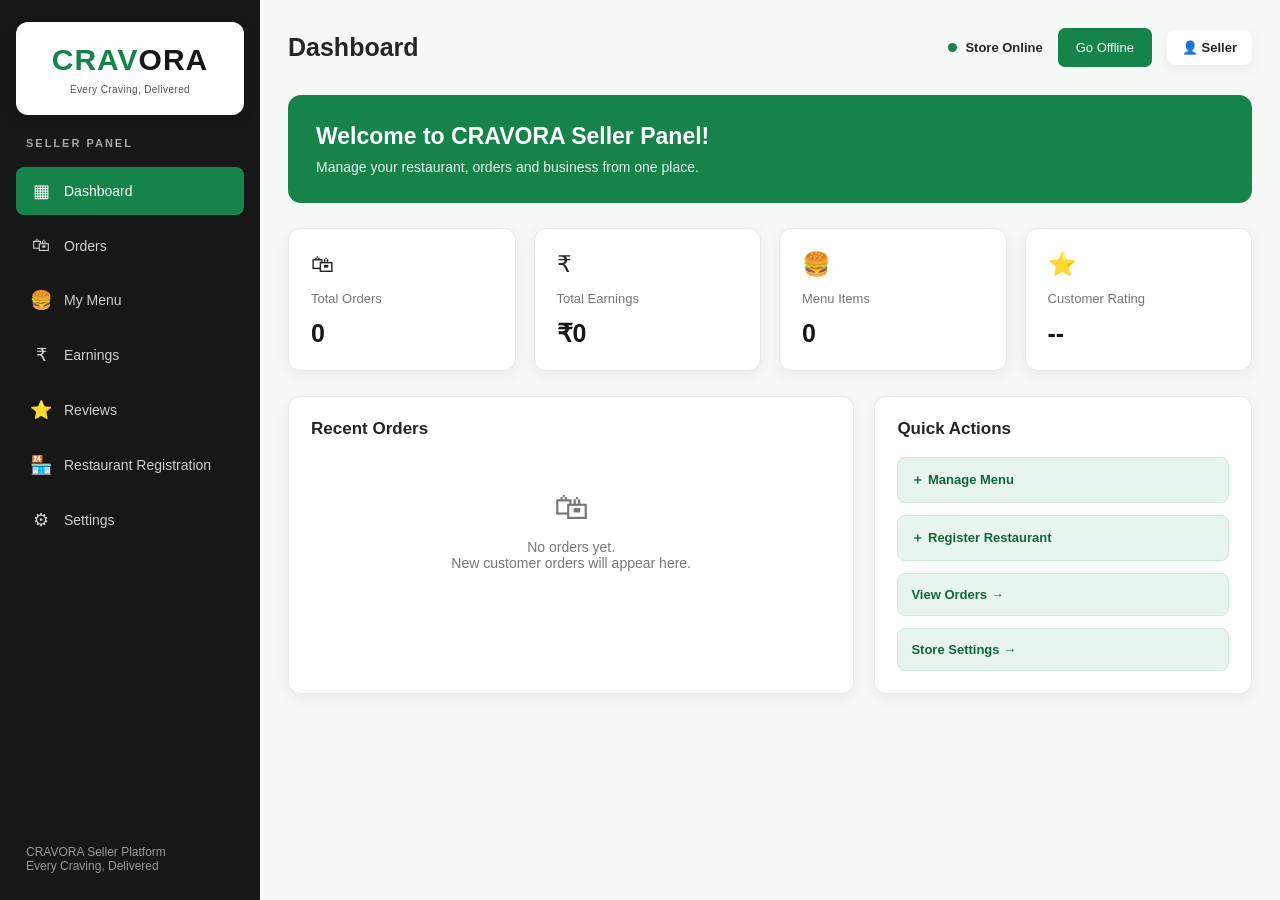
==== commit fc190f84: "Updated index.html" ====
--- a/index.html
+++ b/index.html
@@ -16,92 +16,113 @@
     --text: #252525;
     --muted: #777777;
     --border: #E5EAE6;
-    --shadow: 0 4px 16px rgba(0,0,0,0.05);
+    --shadow: 0 4px 15px rgba(0,0,0,0.06);
 }
 
 * {
     margin: 0;
     padding: 0;
     box-sizing: border-box;
+    font-family: Arial, sans-serif;
 }
 
 body {
-    font-family: Arial, Helvetica, sans-serif;
     background: var(--background);
     color: var(--text);
-    line-height: 1.6;
-}
-
-/* LAYOUT */
-
-.dashboard-layout {
+}
+
+.dashboard {
     display: flex;
     min-height: 100vh;
+}
+
+/* SIDEBAR */
+
+.sidebar {
+    width: 260px;
+    min-width: 260px;
+    background: var(--black);
+    color: white;
+    padding: 22px 16px;
+    display: flex;
+    flex-direction: column;
+}
+
+.brand-card {
     width: 100%;
-}
-
-/* LOGO */
+    background: #FFFFFF;
+    padding: 20px 10px;
+    border-radius: 12px;
+    text-align: center;
+    margin-bottom: 22px;
+    box-shadow: 0 4px 12px rgba(0,0,0,0.12);
+}
 
 .brand-logo {
     font-size: 30px;
     font-weight: 900;
     letter-spacing: 1px;
+    line-height: 1.2;
 }
 
 .brand-green {
-    color: var(--green);
+    color: #16834A;
 }
 
 .brand-black {
-    color: var(--black);
-}
-
-/* SIDEBAR */
-
-.sidebar {
-    width: 250px;
-    flex: 0 0 250px;
-    height: 100vh;
-    min-height: 100vh;
-    background: var(--black);
-    color: var(--white);
-    padding: 28px 18px;
-    position: sticky;
-    top: 0;
-    overflow-y: auto;
-}
-
-.sidebar .brand-logo {
-    color: white;
+    color: #171717;
+}
+
+.brand-tagline {
+    font-size: 10px;
+    color: #555555;
+    margin-top: 6px;
+    letter-spacing: 0.4px;
 }
 
 .sidebar-subtitle {
-    color: #AAAAAA;
-    font-size: 12px;
-    margin: 8px 0 35px;
-    letter-spacing: 1.5px;
-}
-
-.nav-links {
+    color: #A7A7A7;
+    font-size: 11px;
+    font-weight: bold;
+    letter-spacing: 2px;
+    margin: 0 0 18px 10px;
+}
+
+.nav-menu {
     display: flex;
     flex-direction: column;
-    gap: 8px;
-}
-
-.nav-links a {
-    display: block;
+    gap: 7px;
+}
+
+.nav-link {
+    display: flex;
+    align-items: center;
+    gap: 12px;
     padding: 13px 14px;
-    color: #DDDDDD;
+    color: #CFCFCF;
     text-decoration: none;
     border-radius: 8px;
     font-size: 14px;
-    transition: 0.2s ease;
-}
-
-.nav-links a:hover,
-.nav-links a.active {
+    transition: 0.2s;
+}
+
+.nav-link:hover,
+.nav-link.active {
     background: var(--green);
     color: white;
+}
+
+.nav-icon {
+    font-size: 18px;
+    width: 22px;
+    text-align: center;
+}
+
+.sidebar-footer {
+    margin-top: auto;
+    padding: 18px 10px 5px;
+    color: #999999;
+    font-size: 12px;
 }
 
 /* MAIN CONTENT */
@@ -109,102 +130,75 @@
 .main-content {
     flex: 1;
     min-width: 0;
-    padding: 35px;
-}
-
-/* HEADER */
+    padding: 28px;
+}
 
 .topbar {
-    display: flex;
-    justify-content: space-between;
-    align-items: center;
-    gap: 20px;
-    margin-bottom: 28px;
-}
-
-.topbar h1 {
-    font-size: 28px;
-    color: var(--black);
-    margin-bottom: 7px;
-}
-
-.topbar p {
-    color: var(--muted);
-    font-size: 14px;
-}
-
-.seller-label {
-    background: var(--green-light);
-    color: var(--green-dark);
-    padding: 12px 17px;
-    border-radius: 8px;
-    font-size: 13px;
-    font-weight: bold;
-}
-
-/* WELCOME */
-
-.welcome {
-    background: var(--green);
-    color: white;
-    padding: 30px;
-    border-radius: 14px;
-    margin-bottom: 24px;
-    box-shadow: var(--shadow);
-}
-
-.welcome h2 {
-    font-size: 25px;
-    color: white;
-    margin-bottom: 10px;
-}
-
-.welcome p {
-    color: #F0FFF4;
-    line-height: 1.6;
-}
-
-/* STATUS */
-
-.status-card {
     display: flex;
     justify-content: space-between;
     align-items: center;
     gap: 15px;
-    padding: 23px;
+    margin-bottom: 28px;
+}
+
+.page-title {
+    font-size: 25px;
+    font-weight: 750;
+}
+
+.topbar-right {
+    display: flex;
+    align-items: center;
+    gap: 15px;
+}
+
+.profile {
     background: white;
-    border: 1px solid var(--border);
-    border-radius: 12px;
-    margin-bottom: 24px;
+    padding: 10px 15px;
+    border-radius: 8px;
     box-shadow: var(--shadow);
-}
-
-.status-card h3 {
-    color: var(--black);
-}
-
-.status-card p {
-    color: var(--muted);
-    margin-top: 7px;
-}
-
-.status-btn {
-    background: #D94343;
+    font-size: 13px;
+    font-weight: bold;
+}
+
+.status {
+    display: flex;
+    align-items: center;
+    gap: 8px;
+    font-size: 13px;
+    font-weight: bold;
+}
+
+.status-dot {
+    width: 9px;
+    height: 9px;
+    background: var(--green);
+    border-radius: 50%;
+}
+
+/* WELCOME BANNER */
+
+.welcome-banner {
+    background: var(--green);
     color: white;
-    padding: 12px 20px;
-    border: none;
-    border-radius: 7px;
-    cursor: pointer;
-    font-weight: bold;
-}
-
-.status-btn:hover {
+    padding: 28px;
+    border-radius: 13px;
+    margin-bottom: 25px;
+}
+
+.welcome-banner h2 {
+    font-size: 23px;
+    margin-bottom: 9px;
+}
+
+.welcome-banner p {
+    font-size: 14px;
     opacity: 0.9;
 }
 
-/* STATISTICS */
-
-.stats {
+/* STAT CARDS */
+
+.stats-grid {
     display: grid;
     grid-template-columns: repeat(4, minmax(0, 1fr));
     gap: 18px;
@@ -213,171 +207,169 @@
 
 .stat-card {
     background: white;
-    padding: 23px;
-    border: 1px solid var(--border);
+    padding: 22px;
     border-radius: 12px;
     box-shadow: var(--shadow);
-    min-width: 0;
-    transition: 0.2s ease;
-}
-
-.stat-card:hover {
-    transform: translateY(-3px);
+    border: 1px solid var(--border);
 }
 
 .stat-card p {
     color: var(--muted);
+    font-size: 13px;
+    margin-bottom: 13px;
+}
+
+.stat-card h2 {
+    font-size: 25px;
+    color: var(--black);
+}
+
+.stat-icon {
+    font-size: 23px;
+    margin-bottom: 13px;
+}
+
+/* CONTENT CARDS */
+
+.content-grid {
+    display: grid;
+    grid-template-columns: 1.5fr 1fr;
+    gap: 20px;
+}
+
+.content-card {
+    background: white;
+    padding: 22px;
+    border-radius: 12px;
+    box-shadow: var(--shadow);
+    border: 1px solid var(--border);
+}
+
+.content-card h3 {
+    font-size: 17px;
+    margin-bottom: 18px;
+}
+
+.empty-state {
+    padding: 30px 10px;
+    text-align: center;
+    color: var(--muted);
     font-size: 14px;
-    margin-bottom: 15px;
-}
-
-.stat-card h2 {
-    font-size: 27px;
-    color: var(--green);
-}
-
-/* SECTIONS */
-
-.section {
+}
+
+.empty-icon {
+    font-size: 35px;
+    margin-bottom: 12px;
+}
+
+.quick-actions {
+    display: flex;
+    flex-direction: column;
+    gap: 12px;
+}
+
+.action-btn {
+    width: 100%;
+    padding: 13px;
+    background: var(--green-light);
+    color: var(--green-dark);
+    border: 1px solid #D1E9D8;
+    border-radius: 8px;
+    font-size: 13px;
+    font-weight: bold;
+    text-align: left;
+    cursor: pointer;
+    text-decoration: none;
+}
+
+.action-btn:hover {
+    background: #D8EEDF;
+}
+
+/* PAGE SECTIONS */
+
+.page-section {
+    display: none;
+}
+
+.page-section.active {
+    display: block;
+}
+
+.section-heading {
+    font-size: 24px;
+    margin-bottom: 20px;
+}
+
+.info-card {
     background: white;
     padding: 25px;
+    border-radius: 12px;
+    box-shadow: var(--shadow);
     border: 1px solid var(--border);
-    border-radius: 12px;
-    margin-bottom: 24px;
-    box-shadow: var(--shadow);
-}
-
-.section h2 {
     margin-bottom: 18px;
-    font-size: 21px;
-    color: var(--black);
-}
-
-.section p {
+}
+
+.info-card p {
     color: var(--muted);
-    line-height: 1.6;
-}
-
-.section a {
-    color: var(--green);
-    font-weight: bold;
+    font-size: 14px;
+    line-height: 1.7;
+}
+
+.green-btn {
+    display: inline-block;
+    background: var(--green);
+    color: white;
+    border: none;
+    padding: 12px 18px;
+    border-radius: 7px;
+    margin-top: 15px;
+    cursor: pointer;
     text-decoration: none;
-}
-
-.section a:hover {
-    color: var(--green-dark);
-}
-
-/* TABLE */
-
-.table-wrapper {
-    width: 100%;
-    overflow-x: auto;
-}
-
-table {
-    width: 100%;
-    min-width: 550px;
-    border-collapse: collapse;
-}
-
-th, td {
-    padding: 15px;
-    text-align: left;
-    border-bottom: 1px solid var(--border);
-    font-size: 14px;
-}
-
-th {
-    color: var(--black);
-    background: var(--green-light);
-}
-
-td {
-    color: var(--text);
-}
-
-.empty {
-    text-align: center;
-    color: var(--muted);
-    padding: 30px;
-}
-
-/* QUICK LINKS */
-
-.quick-links {
-    display: grid;
-    grid-template-columns: repeat(3, minmax(0, 1fr));
-    gap: 15px;
-}
-
-.quick-links a {
-    text-align: center;
-    padding: 20px;
-    background: var(--green-light);
-    color: var(--green-dark);
-    text-decoration: none;
-    border-radius: 9px;
-    font-weight: bold;
-    transition: 0.2s;
-}
-
-.quick-links a:hover {
-    background: #D4EBDD;
-}
-
-/* FOOTER */
-
-footer {
-    text-align: center;
-    padding: 22px;
-    color: var(--muted);
     font-size: 13px;
 }
 
-/* TABLET */
-
-@media (max-width: 1050px) {
-    .stats {
+.green-btn:hover {
+    background: var(--green-dark);
+}
+
+/* RESPONSIVE */
+
+@media (max-width: 1000px) {
+    .stats-grid {
         grid-template-columns: repeat(2, minmax(0, 1fr));
     }
 
-    .main-content {
-        padding: 24px;
-    }
-}
-
-/* MOBILE */
+    .content-grid {
+        grid-template-columns: 1fr;
+    }
+}
 
 @media (max-width: 700px) {
-    .dashboard-layout {
-        display: block;
+    .dashboard {
+        flex-direction: column;
     }
 
     .sidebar {
         width: 100%;
-        height: auto;
-        min-height: auto;
-        position: relative;
-        padding: 20px;
-    }
-
-    .sidebar-subtitle {
-        margin-bottom: 15px;
-    }
-
-    .nav-links {
-        flex-direction: row;
-        flex-wrap: wrap;
-    }
-
-    .nav-links a {
-        padding: 10px;
-        font-size: 13px;
+        min-width: 0;
+        padding: 16px;
+    }
+
+    .brand-card {
+        max-width: 230px;
+    }
+
+    .nav-menu {
+        display: grid;
+        grid-template-columns: repeat(2, minmax(0, 1fr));
+    }
+
+    .sidebar-footer {
+        margin-top: 20px;
     }
 
     .main-content {
-        width: 100%;
         padding: 18px;
     }
 
@@ -386,18 +378,7 @@
         flex-direction: column;
     }
 
-    .status-card {
-        align-items: flex-start;
-        flex-direction: column;
-    }
-
-    .quick-links {
-        grid-template-columns: 1fr;
-    }
-}
-
-@media (max-width: 380px) {
-    .stats {
+    .stats-grid {
         grid-template-columns: 1fr;
     }
 }
@@ -406,204 +387,257 @@
 
 <body>
 
-<div class="dashboard-layout">
+<div class="dashboard">
 
     <!-- SIDEBAR -->
-
     <aside class="sidebar">
 
-        <div class="brand-logo">
-            <span class="brand-green">CRAV</span><span>ORA</span>
+        <div class="brand-card">
+            <div class="brand-logo">
+                <span class="brand-green">CRAV</span><span class="brand-black">ORA</span>
+            </div>
+            <div class="brand-tagline">
+                Every Craving, Delivered
+            </div>
         </div>
 
         <div class="sidebar-subtitle">SELLER PANEL</div>
 
-        <nav class="nav-links">
-            <a href="index.html" class="active">Dashboard</a>
-            <a href="#orders">Orders</a>
-            <a href="menu.html">My Menu</a>
-            <a href="#earnings">Earnings</a>
-            <a href="#reviews">Reviews</a>
-            <a href="register.html">Restaurant Registration</a>
-            <a href="#settings">Settings</a>
+        <nav class="nav-menu">
+            <a href="#" class="nav-link active" data-page="dashboard">
+                <span class="nav-icon">▦</span> Dashboard
+            </a>
+
+            <a href="#" class="nav-link" data-page="orders">
+                <span class="nav-icon">🛍</span> Orders
+            </a>
+
+            <a href="menu.html" class="nav-link">
+                <span class="nav-icon">🍔</span> My Menu
+            </a>
+
+            <a href="#" class="nav-link" data-page="earnings">
+                <span class="nav-icon">₹</span> Earnings
+            </a>
+
+            <a href="#" class="nav-link" data-page="reviews">
+                <span class="nav-icon">⭐</span> Reviews
+            </a>
+
+            <a href="register.html" class="nav-link">
+                <span class="nav-icon">🏪</span> Restaurant Registration
+            </a>
+
+            <a href="#" class="nav-link" data-page="settings">
+                <span class="nav-icon">⚙</span> Settings
+            </a>
         </nav>
 
+        <div class="sidebar-footer">
+            CRAVORA Seller Platform<br>
+            Every Craving, Delivered
+        </div>
+
     </aside>
 
-    <!-- MAIN DASHBOARD -->
-
+    <!-- MAIN CONTENT -->
     <main class="main-content">
 
-        <header class="topbar">
-            <div>
-                <h1>Seller Dashboard</h1>
-                <p>Welcome to your Cravora restaurant panel!</p>
-            </div>
-
-            <div class="seller-label">CRAVORA SELLER</div>
-        </header>
-
-        <section class="welcome">
-            <h2>Welcome to CRAVORA!</h2>
-            <p>Manage your restaurant, menu and customer orders from one place.</p>
+        <div class="topbar">
+            <h1 class="page-title" id="pageTitle">Dashboard</h1>
+
+            <div class="topbar-right">
+                <div class="status">
+                    <span class="status-dot" id="statusDot"></span>
+                    <span id="storeStatus">Store Online</span>
+                </div>
+
+                <button class="green-btn" id="toggleStore" style="margin-top:0;">
+                    Go Offline
+                </button>
+
+                <div class="profile">👤 Seller</div>
+            </div>
+        </div>
+
+        <!-- DASHBOARD PAGE -->
+        <section class="page-section active" id="dashboard">
+
+            <div class="welcome-banner">
+                <h2>Welcome to CRAVORA Seller Panel!</h2>
+                <p>Manage your restaurant, orders and business from one place.</p>
+            </div>
+
+            <div class="stats-grid">
+
+                <div class="stat-card">
+                    <div class="stat-icon">🛍</div>
+                    <p>Total Orders</p>
+                    <h2>0</h2>
+                </div>
+
+                <div class="stat-card">
+                    <div class="stat-icon">₹</div>
+                    <p>Total Earnings</p>
+                    <h2>₹0</h2>
+                </div>
+
+                <div class="stat-card">
+                    <div class="stat-icon">🍔</div>
+                    <p>Menu Items</p>
+                    <h2>0</h2>
+                </div>
+
+                <div class="stat-card">
+                    <div class="stat-icon">⭐</div>
+                    <p>Customer Rating</p>
+                    <h2>--</h2>
+                </div>
+
+            </div>
+
+            <div class="content-grid">
+
+                <div class="content-card">
+                    <h3>Recent Orders</h3>
+                    <div class="empty-state">
+                        <div class="empty-icon">🛍</div>
+                        No orders yet.<br>
+                        New customer orders will appear here.
+                    </div>
+                </div>
+
+                <div class="content-card">
+                    <h3>Quick Actions</h3>
+
+                    <div class="quick-actions">
+                        <a href="menu.html" class="action-btn">＋ Manage Menu</a>
+                        <a href="register.html" class="action-btn">＋ Register Restaurant</a>
+                        <a href="#" class="action-btn" data-page="orders">View Orders →</a>
+                        <a href="#" class="action-btn" data-page="settings">Store Settings →</a>
+                    </div>
+                </div>
+
+            </div>
         </section>
 
-        <!-- RESTAURANT STATUS -->
-
-        <section class="status-card">
-            <div>
-                <h3>Restaurant Status</h3>
-                <p id="statusText">Your restaurant is currently offline.</p>
-            </div>
-
-            <button class="status-btn" id="statusButton" type="button">
-                Store Offline
-            </button>
+        <!-- ORDERS PAGE -->
+        <section class="page-section" id="orders">
+            <h2 class="section-heading">Orders</h2>
+            <div class="info-card">
+                <h3>Manage Your Orders</h3>
+                <p>Your incoming and completed orders will appear here once the ordering system is connected.</p>
+            </div>
         </section>
 
-        <!-- STATISTICS -->
-
-        <section class="stats">
-
-            <div class="stat-card">
-                <p>New Orders</p>
-                <h2 id="newOrders">0</h2>
-            </div>
-
-            <div class="stat-card">
-                <p>Preparing</p>
-                <h2 id="preparingOrders">0</h2>
-            </div>
-
-            <div class="stat-card">
-                <p>Ready for Pickup</p>
-                <h2 id="readyOrders">0</h2>
-            </div>
-
-            <div class="stat-card">
-                <p>Today's Sales</p>
-                <h2 id="todaySales">₹0</h2>
-            </div>
-
+        <!-- EARNINGS PAGE -->
+        <section class="page-section" id="earnings">
+            <h2 class="section-heading">Earnings</h2>
+            <div class="info-card">
+                <h3>Your Earnings Overview</h3>
+                <p>Your sales and payment information will appear here when payment processing is connected.</p>
+            </div>
         </section>
 
-        <!-- ORDERS -->
-
-        <section class="section" id="orders">
-
-            <h2>Recent Orders</h2>
-
-            <div class="table-wrapper">
-                <table>
-                    <thead>
-                        <tr>
-                            <th>Order ID</th>
-                            <th>Customer</th>
-                            <th>Food Item</th>
-                            <th>Amount</th>
-                            <th>Status</th>
-                        </tr>
-                    </thead>
-
-                    <tbody>
-                        <tr>
-                            <td colspan="5" class="empty">
-                                No orders yet. Your orders will appear here.
-                            </td>
-                        </tr>
-                    </tbody>
-                </table>
-            </div>
-
+        <!-- REVIEWS PAGE -->
+        <section class="page-section" id="reviews">
+            <h2 class="section-heading">Customer Reviews</h2>
+            <div class="info-card">
+                <h3>Customer Feedback</h3>
+                <p>Customer ratings and reviews will appear here when the review system is connected.</p>
+            </div>
         </section>
 
-        <!-- MENU -->
-
-        <section class="section" id="menu">
-            <h2>My Menu</h2>
-            <p>Manage your restaurant food items and prices.</p>
-            <br>
-            <a href="menu.html">Open Menu Management →</a>
+        <!-- SETTINGS PAGE -->
+        <section class="page-section" id="settings">
+            <h2 class="section-heading">Settings</h2>
+
+            <div class="info-card">
+                <h3>Store Settings</h3>
+                <p>Manage your store availability using the Online / Offline button at the top of this page.</p>
+                <button class="green-btn" id="settingsToggle">Change Store Status</button>
+            </div>
+
+            <div class="info-card">
+                <h3>Account Information</h3>
+                <p>Seller account settings and restaurant details can be added here.</p>
+            </div>
         </section>
 
-        <!-- EARNINGS -->
-
-        <section class="section" id="earnings">
-            <h2>Earnings Overview</h2>
-            <p>Your earnings information will appear here.</p>
-        </section>
-
-        <!-- REVIEWS -->
-
-        <section class="section" id="reviews">
-            <h2>Customer Reviews</h2>
-            <p>Customer feedback will appear here.</p>
-        </section>
-
-        <!-- SETTINGS -->
-
-        <section class="section" id="settings">
-            <h2>Settings</h2>
-            <p>Manage your seller account settings here.</p>
-        </section>
-
-        <!-- QUICK ACCESS -->
-
-        <section class="section">
-            <h2>Quick Access</h2>
-
-            <div class="quick-links">
-                <a href="menu.html">Manage Menu</a>
-                <a href="register.html">Register Restaurant</a>
-                <a href="#orders">View Orders</a>
-            </div>
-        </section>
-
-        <footer>
-            © 2026 CRAVORA | Every Craving, Delivered.
-        </footer>
-
     </main>
-
 </div>
 
 <script>
-const statusButton = document.getElementById("statusButton");
-const statusText = document.getElementById("statusText");
-
-let isOnline = false;
-
-try {
-    isOnline = localStorage.getItem("cravoraStoreOnline") === "true";
-} catch (error) {
-    console.warn("Local storage unavailable.");
-}
-
-function updateStatus() {
-    statusButton.textContent = isOnline ? "Store Online" : "Store Offline";
-
-    statusButton.style.background = isOnline
-        ? "#16834A"
-        : "#D94343";
-
-    statusText.textContent = isOnline
-        ? "Your restaurant is currently online."
-        : "Your restaurant is currently offline.";
-}
-
-statusButton.addEventListener("click", () => {
+/* PAGE NAVIGATION */
+
+const navLinks = document.querySelectorAll("[data-page]");
+const sections = document.querySelectorAll(".page-section");
+const pageTitle = document.getElementById("pageTitle");
+
+function showPage(page) {
+    sections.forEach(section => {
+        section.classList.remove("active");
+    });
+
+    navLinks.forEach(link => {
+        link.classList.remove("active");
+    });
+
+    const selectedPage = document.getElementById(page);
+
+    if (selectedPage) {
+        selectedPage.classList.add("active");
+        pageTitle.textContent =
+            page.charAt(0).toUpperCase() + page.slice(1);
+
+        document.querySelectorAll('[data-page="' + page + '"]').forEach(link => {
+            link.classList.add("active");
+        });
+    }
+}
+
+navLinks.forEach(link => {
+    link.addEventListener("click", function(event) {
+        event.preventDefault();
+        showPage(this.dataset.page);
+    });
+});
+
+/* STORE ONLINE / OFFLINE STATUS */
+
+const toggleButton = document.getElementById("toggleStore");
+const settingsToggle = document.getElementById("settingsToggle");
+const storeStatus = document.getElementById("storeStatus");
+const statusDot = document.getElementById("statusDot");
+
+let isOnline = localStorage.getItem("cravoraStoreStatus") !== "offline";
+
+function updateStoreStatus() {
+    if (isOnline) {
+        storeStatus.textContent = "Store Online";
+        statusDot.style.background = "#16834A";
+        toggleButton.textContent = "Go Offline";
+    } else {
+        storeStatus.textContent = "Store Offline";
+        statusDot.style.background = "#E04444";
+        toggleButton.textContent = "Go Online";
+    }
+
+    localStorage.setItem(
+        "cravoraStoreStatus",
+        isOnline ? "online" : "offline"
+    );
+}
+
+function toggleStoreStatus() {
     isOnline = !isOnline;
-
-    try {
-        localStorage.setItem("cravoraStoreOnline", String(isOnline));
-    } catch (error) {
-        console.warn("Could not save status.");
-    }
-
-    updateStatus();
-});
-
-updateStatus();
+    updateStoreStatus();
+}
+
+toggleButton.addEventListener("click", toggleStoreStatus);
+settingsToggle.addEventListener("click", toggleStoreStatus);
+
+updateStoreStatus();
 </script>
 
 </body>
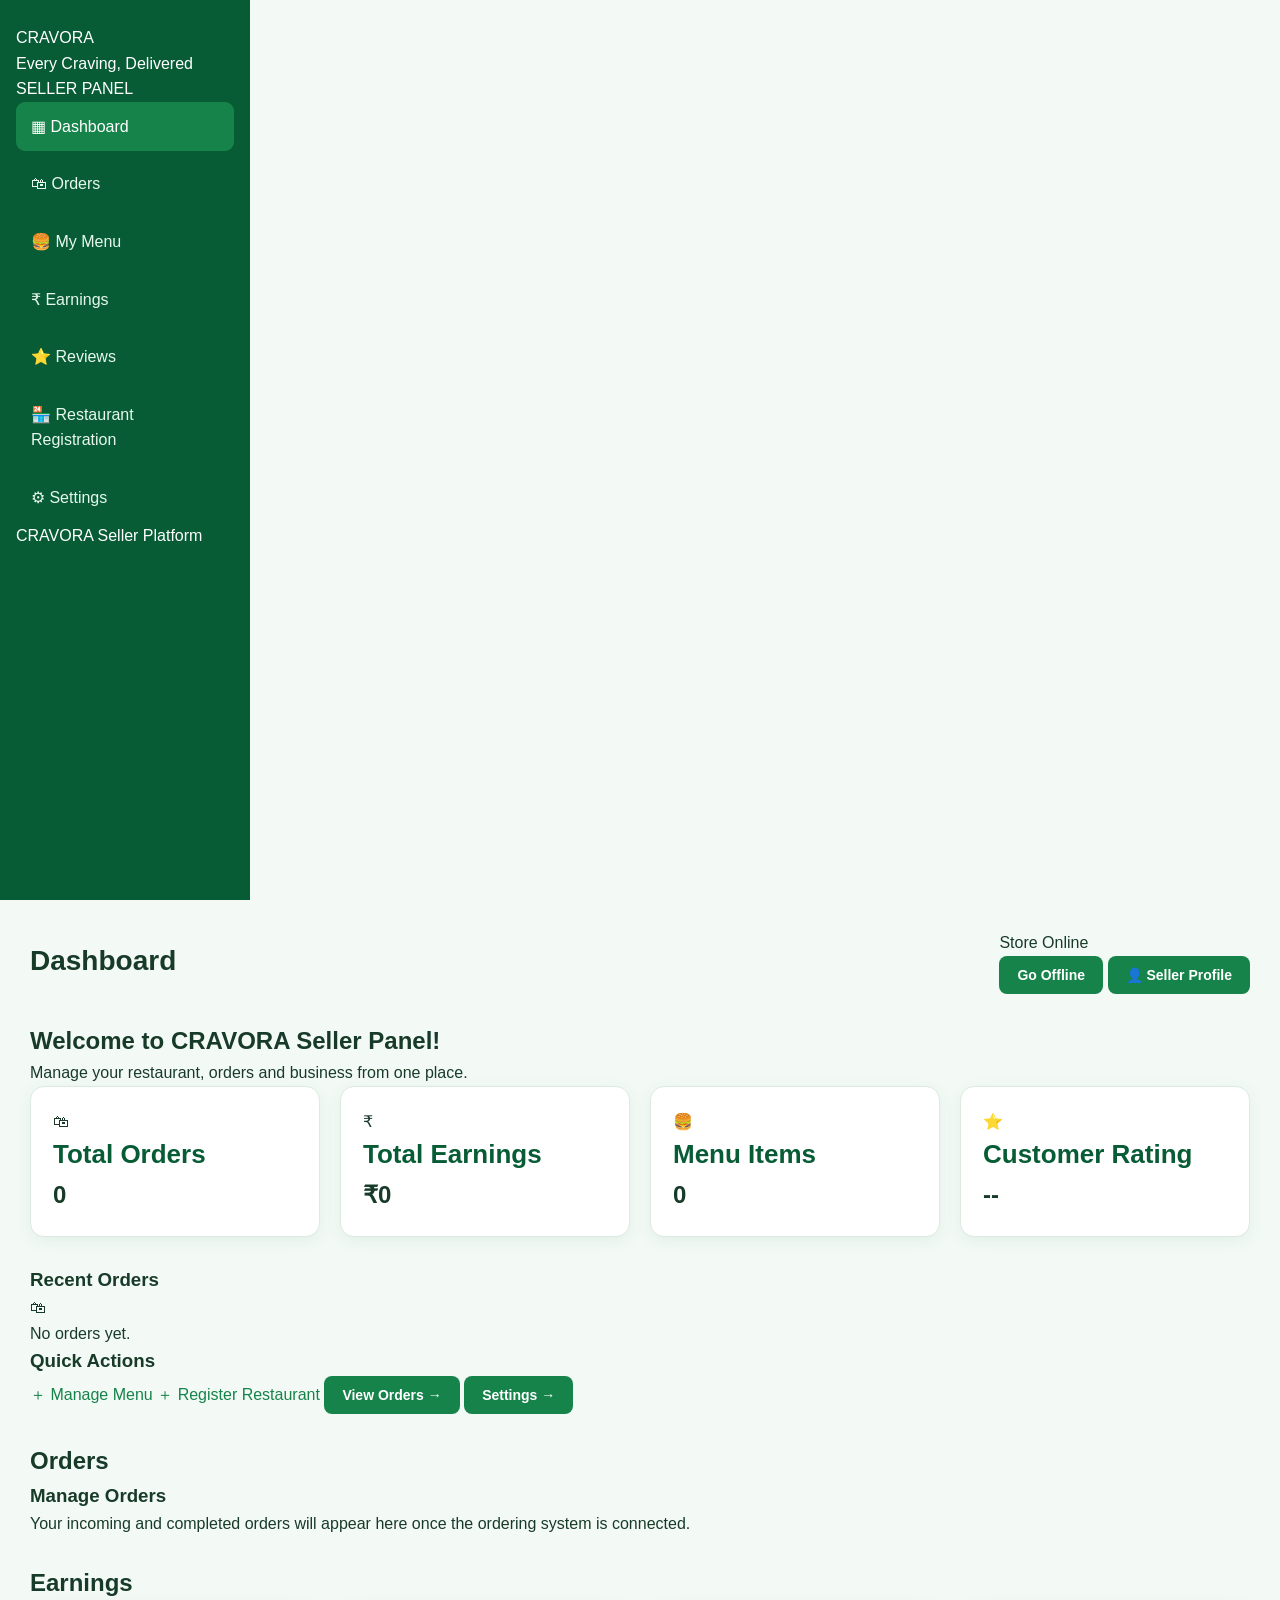
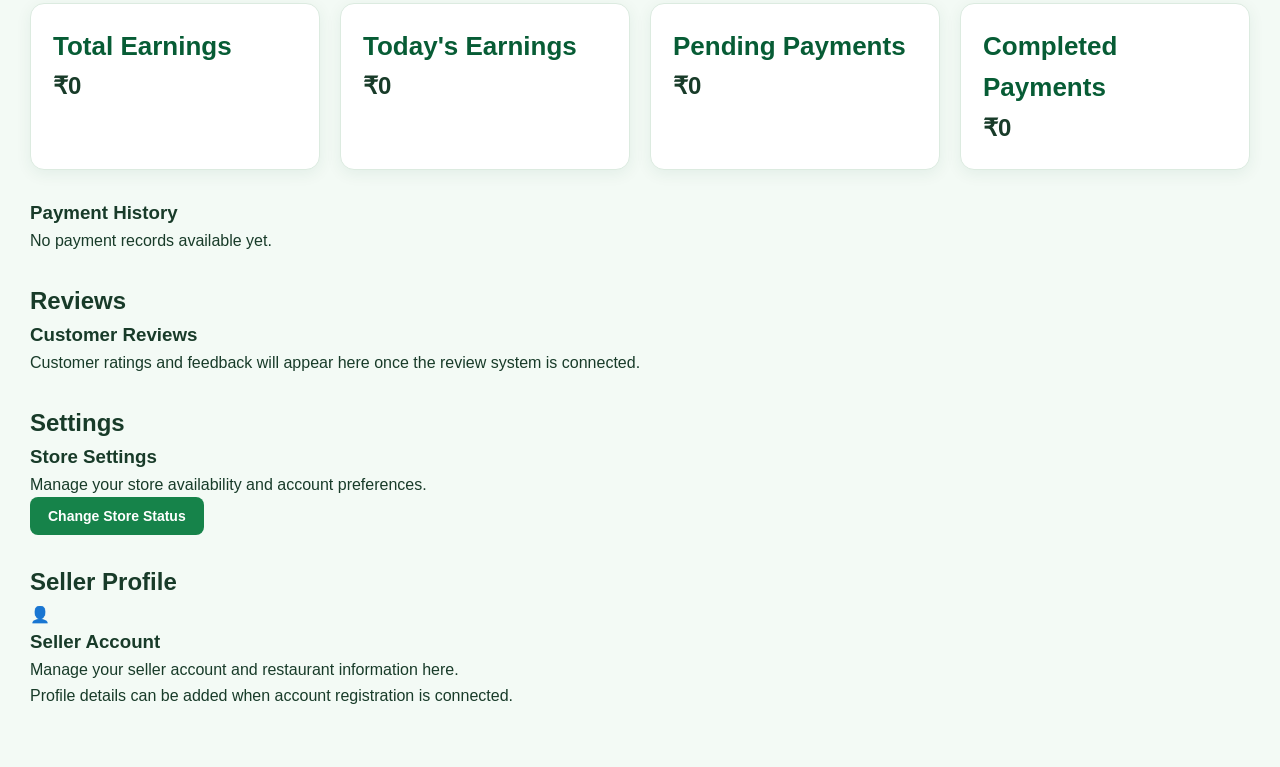
==== commit 2a2f9cea: "Updated index.html" ====
--- a/index.html
+++ b/index.html
@@ -1,390 +1,11 @@
 <!DOCTYPE html>
 <html lang="en">
 <head>
-<meta charset="UTF-8">
-<meta name="viewport" content="width=device-width, initial-scale=1.0">
-<title>CRAVORA | Seller Dashboard</title>
-
-<style>
-:root {
-    --green: #16834A;
-    --green-dark: #10663A;
-    --green-light: #E8F5EC;
-    --black: #171717;
-    --white: #FFFFFF;
-    --background: #F7F9F7;
-    --text: #252525;
-    --muted: #777777;
-    --border: #E5EAE6;
-    --shadow: 0 4px 15px rgba(0,0,0,0.06);
-}
-
-* {
-    margin: 0;
-    padding: 0;
-    box-sizing: border-box;
-    font-family: Arial, sans-serif;
-}
-
-body {
-    background: var(--background);
-    color: var(--text);
-}
-
-.dashboard {
-    display: flex;
-    min-height: 100vh;
-}
-
-/* SIDEBAR */
-
-.sidebar {
-    width: 260px;
-    min-width: 260px;
-    background: var(--black);
-    color: white;
-    padding: 22px 16px;
-    display: flex;
-    flex-direction: column;
-}
-
-.brand-card {
-    width: 100%;
-    background: #FFFFFF;
-    padding: 20px 10px;
-    border-radius: 12px;
-    text-align: center;
-    margin-bottom: 22px;
-    box-shadow: 0 4px 12px rgba(0,0,0,0.12);
-}
-
-.brand-logo {
-    font-size: 30px;
-    font-weight: 900;
-    letter-spacing: 1px;
-    line-height: 1.2;
-}
-
-.brand-green {
-    color: #16834A;
-}
-
-.brand-black {
-    color: #171717;
-}
-
-.brand-tagline {
-    font-size: 10px;
-    color: #555555;
-    margin-top: 6px;
-    letter-spacing: 0.4px;
-}
-
-.sidebar-subtitle {
-    color: #A7A7A7;
-    font-size: 11px;
-    font-weight: bold;
-    letter-spacing: 2px;
-    margin: 0 0 18px 10px;
-}
-
-.nav-menu {
-    display: flex;
-    flex-direction: column;
-    gap: 7px;
-}
-
-.nav-link {
-    display: flex;
-    align-items: center;
-    gap: 12px;
-    padding: 13px 14px;
-    color: #CFCFCF;
-    text-decoration: none;
-    border-radius: 8px;
-    font-size: 14px;
-    transition: 0.2s;
-}
-
-.nav-link:hover,
-.nav-link.active {
-    background: var(--green);
-    color: white;
-}
-
-.nav-icon {
-    font-size: 18px;
-    width: 22px;
-    text-align: center;
-}
-
-.sidebar-footer {
-    margin-top: auto;
-    padding: 18px 10px 5px;
-    color: #999999;
-    font-size: 12px;
-}
-
-/* MAIN CONTENT */
-
-.main-content {
-    flex: 1;
-    min-width: 0;
-    padding: 28px;
-}
-
-.topbar {
-    display: flex;
-    justify-content: space-between;
-    align-items: center;
-    gap: 15px;
-    margin-bottom: 28px;
-}
-
-.page-title {
-    font-size: 25px;
-    font-weight: 750;
-}
-
-.topbar-right {
-    display: flex;
-    align-items: center;
-    gap: 15px;
-}
-
-.profile {
-    background: white;
-    padding: 10px 15px;
-    border-radius: 8px;
-    box-shadow: var(--shadow);
-    font-size: 13px;
-    font-weight: bold;
-}
-
-.status {
-    display: flex;
-    align-items: center;
-    gap: 8px;
-    font-size: 13px;
-    font-weight: bold;
-}
-
-.status-dot {
-    width: 9px;
-    height: 9px;
-    background: var(--green);
-    border-radius: 50%;
-}
-
-/* WELCOME BANNER */
-
-.welcome-banner {
-    background: var(--green);
-    color: white;
-    padding: 28px;
-    border-radius: 13px;
-    margin-bottom: 25px;
-}
-
-.welcome-banner h2 {
-    font-size: 23px;
-    margin-bottom: 9px;
-}
-
-.welcome-banner p {
-    font-size: 14px;
-    opacity: 0.9;
-}
-
-/* STAT CARDS */
-
-.stats-grid {
-    display: grid;
-    grid-template-columns: repeat(4, minmax(0, 1fr));
-    gap: 18px;
-    margin-bottom: 25px;
-}
-
-.stat-card {
-    background: white;
-    padding: 22px;
-    border-radius: 12px;
-    box-shadow: var(--shadow);
-    border: 1px solid var(--border);
-}
-
-.stat-card p {
-    color: var(--muted);
-    font-size: 13px;
-    margin-bottom: 13px;
-}
-
-.stat-card h2 {
-    font-size: 25px;
-    color: var(--black);
-}
-
-.stat-icon {
-    font-size: 23px;
-    margin-bottom: 13px;
-}
-
-/* CONTENT CARDS */
-
-.content-grid {
-    display: grid;
-    grid-template-columns: 1.5fr 1fr;
-    gap: 20px;
-}
-
-.content-card {
-    background: white;
-    padding: 22px;
-    border-radius: 12px;
-    box-shadow: var(--shadow);
-    border: 1px solid var(--border);
-}
-
-.content-card h3 {
-    font-size: 17px;
-    margin-bottom: 18px;
-}
-
-.empty-state {
-    padding: 30px 10px;
-    text-align: center;
-    color: var(--muted);
-    font-size: 14px;
-}
-
-.empty-icon {
-    font-size: 35px;
-    margin-bottom: 12px;
-}
-
-.quick-actions {
-    display: flex;
-    flex-direction: column;
-    gap: 12px;
-}
-
-.action-btn {
-    width: 100%;
-    padding: 13px;
-    background: var(--green-light);
-    color: var(--green-dark);
-    border: 1px solid #D1E9D8;
-    border-radius: 8px;
-    font-size: 13px;
-    font-weight: bold;
-    text-align: left;
-    cursor: pointer;
-    text-decoration: none;
-}
-
-.action-btn:hover {
-    background: #D8EEDF;
-}
-
-/* PAGE SECTIONS */
-
-.page-section {
-    display: none;
-}
-
-.page-section.active {
-    display: block;
-}
-
-.section-heading {
-    font-size: 24px;
-    margin-bottom: 20px;
-}
-
-.info-card {
-    background: white;
-    padding: 25px;
-    border-radius: 12px;
-    box-shadow: var(--shadow);
-    border: 1px solid var(--border);
-    margin-bottom: 18px;
-}
-
-.info-card p {
-    color: var(--muted);
-    font-size: 14px;
-    line-height: 1.7;
-}
-
-.green-btn {
-    display: inline-block;
-    background: var(--green);
-    color: white;
-    border: none;
-    padding: 12px 18px;
-    border-radius: 7px;
-    margin-top: 15px;
-    cursor: pointer;
-    text-decoration: none;
-    font-size: 13px;
-}
-
-.green-btn:hover {
-    background: var(--green-dark);
-}
-
-/* RESPONSIVE */
-
-@media (max-width: 1000px) {
-    .stats-grid {
-        grid-template-columns: repeat(2, minmax(0, 1fr));
-    }
-
-    .content-grid {
-        grid-template-columns: 1fr;
-    }
-}
-
-@media (max-width: 700px) {
-    .dashboard {
-        flex-direction: column;
-    }
-
-    .sidebar {
-        width: 100%;
-        min-width: 0;
-        padding: 16px;
-    }
-
-    .brand-card {
-        max-width: 230px;
-    }
-
-    .nav-menu {
-        display: grid;
-        grid-template-columns: repeat(2, minmax(0, 1fr));
-    }
-
-    .sidebar-footer {
-        margin-top: 20px;
-    }
-
-    .main-content {
-        padding: 18px;
-    }
-
-    .topbar {
-        align-items: flex-start;
-        flex-direction: column;
-    }
-
-    .stats-grid {
-        grid-template-columns: 1fr;
-    }
-}
-</style>
+    <meta charset="UTF-8">
+    <meta name="viewport" content="width=device-width, initial-scale=1.0">
+    <title>CRAVORA | Seller Dashboard</title>
+    <link rel="stylesheet" href="style.css">
 </head>
-
 <body>
 
 <div class="dashboard">
@@ -396,71 +17,70 @@
             <div class="brand-logo">
                 <span class="brand-green">CRAV</span><span class="brand-black">ORA</span>
             </div>
-            <div class="brand-tagline">
-                Every Craving, Delivered
-            </div>
+            <p>Every Craving, Delivered</p>
         </div>
 
-        <div class="sidebar-subtitle">SELLER PANEL</div>
+        <div class="sidebar-title">SELLER PANEL</div>
 
         <nav class="nav-menu">
-            <a href="#" class="nav-link active" data-page="dashboard">
-                <span class="nav-icon">▦</span> Dashboard
+            <a href="index.html" class="nav-link active" data-page="dashboard">
+                <span>▦</span> Dashboard
             </a>
 
             <a href="#" class="nav-link" data-page="orders">
-                <span class="nav-icon">🛍</span> Orders
+                <span>🛍</span> Orders
             </a>
 
             <a href="menu.html" class="nav-link">
-                <span class="nav-icon">🍔</span> My Menu
+                <span>🍔</span> My Menu
             </a>
 
             <a href="#" class="nav-link" data-page="earnings">
-                <span class="nav-icon">₹</span> Earnings
+                <span>₹</span> Earnings
             </a>
 
             <a href="#" class="nav-link" data-page="reviews">
-                <span class="nav-icon">⭐</span> Reviews
+                <span>⭐</span> Reviews
             </a>
 
             <a href="register.html" class="nav-link">
-                <span class="nav-icon">🏪</span> Restaurant Registration
+                <span>🏪</span> Restaurant Registration
             </a>
 
             <a href="#" class="nav-link" data-page="settings">
-                <span class="nav-icon">⚙</span> Settings
+                <span>⚙</span> Settings
             </a>
         </nav>
 
         <div class="sidebar-footer">
-            CRAVORA Seller Platform<br>
-            Every Craving, Delivered
+            CRAVORA Seller Platform
         </div>
 
     </aside>
 
-    <!-- MAIN CONTENT -->
+    <!-- MAIN AREA -->
     <main class="main-content">
 
-        <div class="topbar">
-            <h1 class="page-title" id="pageTitle">Dashboard</h1>
-
-            <div class="topbar-right">
-                <div class="status">
+        <header class="topbar">
+            <h1 id="pageTitle">Dashboard</h1>
+
+            <div class="topbar-actions">
+                <div class="store-status">
                     <span class="status-dot" id="statusDot"></span>
                     <span id="storeStatus">Store Online</span>
                 </div>
 
-                <button class="green-btn" id="toggleStore" style="margin-top:0;">
+                <button class="status-button" id="toggleStore">
                     Go Offline
                 </button>
 
-                <div class="profile">👤 Seller</div>
-            </div>
-        </div>
-
-        <!-- DASHBOARD PAGE -->
+                <button class="profile-button" id="profileButton">
+                    👤 Seller Profile
+                </button>
+            </div>
+        </header>
+
+        <!-- DASHBOARD -->
         <section class="page-section active" id="dashboard">
 
             <div class="welcome-banner">
@@ -502,65 +122,88 @@
                     <h3>Recent Orders</h3>
                     <div class="empty-state">
                         <div class="empty-icon">🛍</div>
-                        No orders yet.<br>
-                        New customer orders will appear here.
+                        No orders yet.
                     </div>
                 </div>
 
                 <div class="content-card">
                     <h3>Quick Actions</h3>
-
                     <div class="quick-actions">
-                        <a href="menu.html" class="action-btn">＋ Manage Menu</a>
-                        <a href="register.html" class="action-btn">＋ Register Restaurant</a>
-                        <a href="#" class="action-btn" data-page="orders">View Orders →</a>
-                        <a href="#" class="action-btn" data-page="settings">Store Settings →</a>
+                        <a href="menu.html" class="action-button">＋ Manage Menu</a>
+                        <a href="register.html" class="action-button">＋ Register Restaurant</a>
+                        <button class="action-button" data-page="orders">View Orders →</button>
+                        <button class="action-button" data-page="settings">Settings →</button>
                     </div>
                 </div>
 
             </div>
         </section>
 
-        <!-- ORDERS PAGE -->
+        <!-- ORDERS -->
         <section class="page-section" id="orders">
             <h2 class="section-heading">Orders</h2>
-            <div class="info-card">
-                <h3>Manage Your Orders</h3>
+            <div class="content-card">
+                <h3>Manage Orders</h3>
                 <p>Your incoming and completed orders will appear here once the ordering system is connected.</p>
             </div>
         </section>
 
-        <!-- EARNINGS PAGE -->
+        <!-- EARNINGS -->
         <section class="page-section" id="earnings">
             <h2 class="section-heading">Earnings</h2>
-            <div class="info-card">
-                <h3>Your Earnings Overview</h3>
-                <p>Your sales and payment information will appear here when payment processing is connected.</p>
-            </div>
-        </section>
-
-        <!-- REVIEWS PAGE -->
+
+            <div class="stats-grid">
+                <div class="stat-card">
+                    <p>Total Earnings</p>
+                    <h2>₹0</h2>
+                </div>
+                <div class="stat-card">
+                    <p>Today's Earnings</p>
+                    <h2>₹0</h2>
+                </div>
+                <div class="stat-card">
+                    <p>Pending Payments</p>
+                    <h2>₹0</h2>
+                </div>
+                <div class="stat-card">
+                    <p>Completed Payments</p>
+                    <h2>₹0</h2>
+                </div>
+            </div>
+
+            <div class="content-card">
+                <h3>Payment History</h3>
+                <div class="empty-state">No payment records available yet.</div>
+            </div>
+        </section>
+
+        <!-- REVIEWS -->
         <section class="page-section" id="reviews">
-            <h2 class="section-heading">Customer Reviews</h2>
-            <div class="info-card">
-                <h3>Customer Feedback</h3>
-                <p>Customer ratings and reviews will appear here when the review system is connected.</p>
-            </div>
-        </section>
-
-        <!-- SETTINGS PAGE -->
+            <h2 class="section-heading">Reviews</h2>
+            <div class="content-card">
+                <h3>Customer Reviews</h3>
+                <p>Customer ratings and feedback will appear here once the review system is connected.</p>
+            </div>
+        </section>
+
+        <!-- SETTINGS -->
         <section class="page-section" id="settings">
             <h2 class="section-heading">Settings</h2>
-
-            <div class="info-card">
+            <div class="content-card">
                 <h3>Store Settings</h3>
-                <p>Manage your store availability using the Online / Offline button at the top of this page.</p>
-                <button class="green-btn" id="settingsToggle">Change Store Status</button>
-            </div>
-
-            <div class="info-card">
-                <h3>Account Information</h3>
-                <p>Seller account settings and restaurant details can be added here.</p>
+                <p>Manage your store availability and account preferences.</p>
+                <button class="green-button" id="settingsToggle">Change Store Status</button>
+            </div>
+        </section>
+
+        <!-- SELLER PROFILE -->
+        <section class="page-section" id="profile">
+            <h2 class="section-heading">Seller Profile</h2>
+            <div class="content-card">
+                <div class="profile-avatar">👤</div>
+                <h3>Seller Account</h3>
+                <p>Manage your seller account and restaurant information here.</p>
+                <p class="profile-note">Profile details can be added when account registration is connected.</p>
             </div>
         </section>
 
@@ -568,60 +211,56 @@
 </div>
 
 <script>
-/* PAGE NAVIGATION */
-
-const navLinks = document.querySelectorAll("[data-page]");
+const navLinks = document.querySelectorAll(".nav-link[data-page]");
 const sections = document.querySelectorAll(".page-section");
 const pageTitle = document.getElementById("pageTitle");
 
 function showPage(page) {
-    sections.forEach(section => {
-        section.classList.remove("active");
+    const target = document.getElementById(page);
+    if (!target) return;
+
+    sections.forEach(section => section.classList.remove("active"));
+    target.classList.add("active");
+
+    navLinks.forEach(link => {
+        link.classList.toggle("active", link.dataset.page === page);
     });
 
-    navLinks.forEach(link => {
-        link.classList.remove("active");
-    });
-
-    const selectedPage = document.getElementById(page);
-
-    if (selectedPage) {
-        selectedPage.classList.add("active");
-        pageTitle.textContent =
-            page.charAt(0).toUpperCase() + page.slice(1);
-
-        document.querySelectorAll('[data-page="' + page + '"]').forEach(link => {
-            link.classList.add("active");
-        });
-    }
+    pageTitle.textContent =
+        page === "profile" ? "Seller Profile" :
+        page.charAt(0).toUpperCase() + page.slice(1);
+
+    window.scrollTo({ top: 0, behavior: "smooth" });
 }
 
 navLinks.forEach(link => {
-    link.addEventListener("click", function(event) {
+    link.addEventListener("click", event => {
         event.preventDefault();
-        showPage(this.dataset.page);
+        showPage(link.dataset.page);
     });
 });
 
-/* STORE ONLINE / OFFLINE STATUS */
+document.querySelectorAll("[data-page]").forEach(button => {
+    if (button.tagName === "BUTTON") {
+        button.addEventListener("click", () => showPage(button.dataset.page));
+    }
+});
+
+document.getElementById("profileButton").addEventListener("click", () => {
+    showPage("profile");
+});
+
+/* Store status */
+let isOnline = localStorage.getItem("cravoraStoreStatus") !== "offline";
 
 const toggleButton = document.getElementById("toggleStore");
-const settingsToggle = document.getElementById("settingsToggle");
-const storeStatus = document.getElementById("storeStatus");
+const statusText = document.getElementById("storeStatus");
 const statusDot = document.getElementById("statusDot");
 
-let isOnline = localStorage.getItem("cravoraStoreStatus") !== "offline";
-
 function updateStoreStatus() {
-    if (isOnline) {
-        storeStatus.textContent = "Store Online";
-        statusDot.style.background = "#16834A";
-        toggleButton.textContent = "Go Offline";
-    } else {
-        storeStatus.textContent = "Store Offline";
-        statusDot.style.background = "#E04444";
-        toggleButton.textContent = "Go Online";
-    }
+    statusText.textContent = isOnline ? "Store Online" : "Store Offline";
+    statusDot.classList.toggle("offline", !isOnline);
+    toggleButton.textContent = isOnline ? "Go Offline" : "Go Online";
 
     localStorage.setItem(
         "cravoraStoreStatus",
@@ -635,7 +274,7 @@
 }
 
 toggleButton.addEventListener("click", toggleStoreStatus);
-settingsToggle.addEventListener("click", toggleStoreStatus);
+document.getElementById("settingsToggle").addEventListener("click", toggleStoreStatus);
 
 updateStoreStatus();
 </script>
--- a/style.css
+++ b/style.css
@@ -0,0 +1,431 @@
+:root {
+    --green: #16834a;
+    --dark-green: #075c35;
+    --deep-green: #06452a;
+    --light-green: #e6f5eb;
+    --mint: #f3faf5;
+    --white: #ffffff;
+    --text: #183b29;
+    --muted: #718579;
+    --border: #dcebe0;
+    --red: #dc4545;
+    --orange: #e99b32;
+    --blue: #3978c6;
+    --shadow: 0 4px 16px rgba(7, 92, 53, 0.07);
+}
+
+/* RESET */
+
+* {
+    margin: 0;
+    padding: 0;
+    box-sizing: border-box;
+}
+
+html {
+    scroll-behavior: smooth;
+}
+
+body {
+    font-family: Arial, Helvetica, sans-serif;
+    background: var(--mint);
+    color: var(--text);
+    line-height: 1.6;
+}
+
+/* LINKS */
+
+a {
+    color: var(--green);
+    text-decoration: none;
+}
+
+/* HEADINGS */
+
+h1, h2, h3, h4 {
+    color: var(--text);
+    font-weight: 700;
+}
+
+/* DASHBOARD LAYOUT */
+
+.dashboard-layout {
+    display: flex;
+    min-height: 100vh;
+    width: 100%;
+}
+
+/* SIDEBAR */
+
+.sidebar {
+    width: 250px;
+    min-width: 250px;
+    min-height: 100vh;
+    background: var(--dark-green);
+    color: var(--white);
+    padding: 25px 16px;
+    position: sticky;
+    top: 0;
+    height: 100vh;
+    overflow-y: auto;
+}
+
+.sidebar h2,
+.sidebar h3 {
+    color: var(--white);
+}
+
+.logo {
+    font-size: 27px;
+    font-weight: 800;
+    color: var(--white);
+    margin-bottom: 35px;
+    text-align: center;
+    letter-spacing: 1px;
+}
+
+.sidebar nav {
+    display: flex;
+    flex-direction: column;
+    gap: 8px;
+}
+
+.sidebar nav a,
+.sidebar a {
+    display: block;
+    color: #e7f8ed;
+    padding: 12px 15px;
+    border-radius: 9px;
+    transition: 0.2s ease;
+}
+
+.sidebar nav a:hover,
+.sidebar nav a.active,
+.sidebar a:hover,
+.sidebar a.active {
+    background: var(--green);
+    color: var(--white);
+}
+
+/* MAIN CONTENT */
+
+.main-content,
+.main {
+    flex: 1;
+    min-width: 0;
+    padding: 30px;
+    background: var(--mint);
+}
+
+/* HEADER */
+
+.header,
+.topbar,
+.dashboard-header {
+    display: flex;
+    justify-content: space-between;
+    align-items: center;
+    flex-wrap: wrap;
+    gap: 15px;
+    margin-bottom: 28px;
+}
+
+.header h1,
+.topbar h1,
+.dashboard-header h1 {
+    font-size: 28px;
+}
+
+/* BUTTONS */
+
+button,
+.btn,
+.primary-btn {
+    display: inline-block;
+    background: var(--green);
+    color: var(--white);
+    border: none;
+    padding: 11px 18px;
+    border-radius: 8px;
+    font-size: 14px;
+    font-weight: 600;
+    cursor: pointer;
+    transition: 0.2s ease;
+}
+
+button:hover,
+.btn:hover,
+.primary-btn:hover {
+    background: var(--dark-green);
+}
+
+.secondary-btn {
+    background: var(--light-green);
+    color: var(--dark-green);
+}
+
+.secondary-btn:hover {
+    background: #cdebd6;
+}
+
+.danger-btn {
+    background: var(--red);
+}
+
+/* DASHBOARD CARDS */
+
+.cards,
+.stats-grid,
+.dashboard-cards {
+    display: grid;
+    grid-template-columns: repeat(auto-fit, minmax(190px, 1fr));
+    gap: 20px;
+    margin-bottom: 28px;
+}
+
+.card,
+.stat-card,
+.dashboard-card {
+    background: var(--white);
+    border: 1px solid var(--border);
+    border-radius: 14px;
+    padding: 22px;
+    box-shadow: var(--shadow);
+    transition: transform 0.2s ease;
+}
+
+.card:hover,
+.stat-card:hover,
+.dashboard-card:hover {
+    transform: translateY(-3px);
+}
+
+.card h3,
+.stat-card h3,
+.dashboard-card h3 {
+    font-size: 15px;
+    color: var(--muted);
+    margin-bottom: 10px;
+}
+
+.card p,
+.stat-card p {
+    font-size: 26px;
+    font-weight: 700;
+    color: var(--dark-green);
+}
+
+/* SECTIONS */
+
+section {
+    margin-bottom: 28px;
+}
+
+.section-title {
+    margin-bottom: 18px;
+    font-size: 21px;
+}
+
+/* TABLES */
+
+.table-container {
+    width: 100%;
+    overflow-x: auto;
+    background: var(--white);
+    border-radius: 12px;
+    border: 1px solid var(--border);
+}
+
+table {
+    width: 100%;
+    border-collapse: collapse;
+    background: var(--white);
+}
+
+th {
+    background: var(--light-green);
+    color: var(--dark-green);
+    font-weight: 700;
+    text-align: left;
+}
+
+th, td {
+    padding: 14px;
+    border-bottom: 1px solid var(--border);
+    white-space: nowrap;
+}
+
+tr:hover td {
+    background: #f7fcf8;
+}
+
+/* STATUS LABELS */
+
+.status {
+    display: inline-block;
+    padding: 5px 10px;
+    border-radius: 20px;
+    font-size: 12px;
+    font-weight: 700;
+}
+
+.status.completed,
+.status.ready {
+    background: #dff5e5;
+    color: #08743d;
+}
+
+.status.pending,
+.status.preparing {
+    background: #fff0d5;
+    color: #98600b;
+}
+
+.status.cancelled {
+    background: #ffe2e2;
+    color: #b52d2d;
+}
+
+/* FORMS */
+
+form {
+    background: var(--white);
+    padding: 25px;
+    border-radius: 14px;
+    border: 1px solid var(--border);
+    box-shadow: var(--shadow);
+}
+
+label {
+    display: block;
+    margin-bottom: 7px;
+    font-weight: 600;
+    color: var(--text);
+}
+
+input,
+select,
+textarea {
+    width: 100%;
+    padding: 12px;
+    margin-bottom: 17px;
+    border: 1px solid var(--border);
+    border-radius: 8px;
+    background: var(--white);
+    color: var(--text);
+    font-size: 14px;
+}
+
+input:focus,
+select:focus,
+textarea:focus {
+    outline: 2px solid #8bd5a7;
+    border-color: var(--green);
+}
+
+/* MENU ITEMS */
+
+.menu-grid {
+    display: grid;
+    grid-template-columns: repeat(auto-fit, minmax(210px, 1fr));
+    gap: 20px;
+}
+
+.menu-item {
+    background: var(--white);
+    border: 1px solid var(--border);
+    padding: 18px;
+    border-radius: 14px;
+    box-shadow: var(--shadow);
+}
+
+.menu-item img {
+    width: 100%;
+    height: 150px;
+    object-fit: cover;
+    border-radius: 10px;
+}
+
+.menu-item h3 {
+    margin: 12px 0 5px;
+}
+
+.menu-item .price {
+    color: var(--green);
+    font-weight: 700;
+}
+
+/* ONLINE / OFFLINE */
+
+.online {
+    color: #08743d;
+    background: #dff5e5;
+    padding: 7px 12px;
+    border-radius: 20px;
+}
+
+.offline {
+    color: #b52d2d;
+    background: #ffe2e2;
+    padding: 7px 12px;
+    border-radius: 20px;
+}
+
+/* IMAGES */
+
+img {
+    max-width: 100%;
+}
+
+/* FOOTER */
+
+footer {
+    text-align: center;
+    padding: 20px;
+    color: var(--muted);
+}
+
+/* MOBILE RESPONSIVENESS */
+
+@media (max-width: 768px) {
+
+    .dashboard-layout {
+        flex-direction: column;
+    }
+
+    .sidebar {
+        width: 100%;
+        min-width: 0;
+        min-height: auto;
+        height: auto;
+        position: relative;
+    }
+
+    .sidebar nav {
+        flex-direction: row;
+        flex-wrap: wrap;
+    }
+
+    .main-content,
+    .main {
+        width: 100%;
+        padding: 18px;
+    }
+
+    .header,
+    .topbar,
+    .dashboard-header {
+        align-items: flex-start;
+        flex-direction: column;
+    }
+
+    .cards,
+    .stats-grid,
+    .dashboard-cards {
+        grid-template-columns: 1fr;
+    }
+
+    form {
+        padding: 17px;
+    }
+}
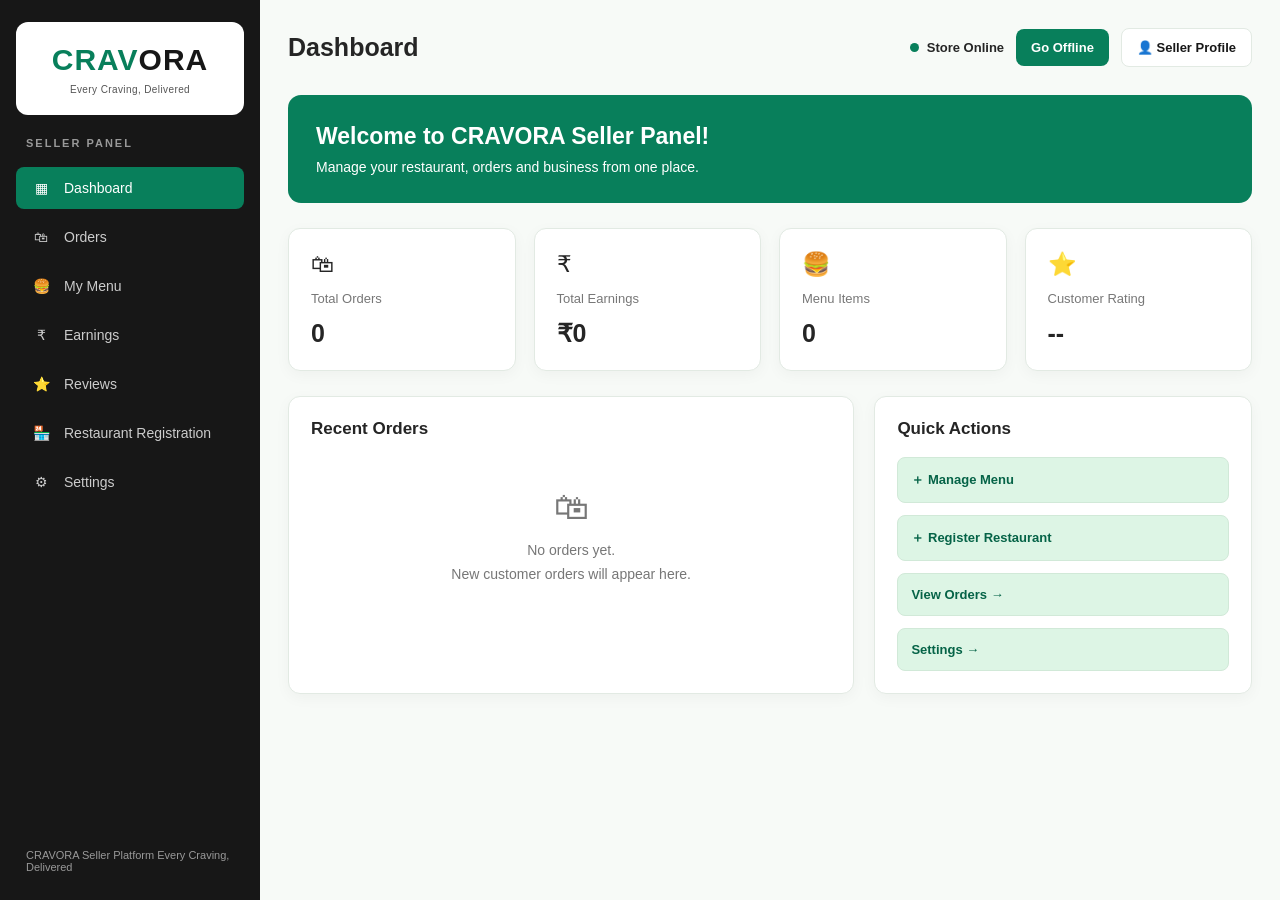
==== commit ea83c1f1: "Updated index.html" ====
--- a/index.html
+++ b/index.html
@@ -3,9 +3,11 @@
 <head>
     <meta charset="UTF-8">
     <meta name="viewport" content="width=device-width, initial-scale=1.0">
-    <title>CRAVORA | Seller Dashboard</title>
-    <link rel="stylesheet" href="style.css">
+    <meta name="theme-color" content="#171717">
+    <title>CRAVORA | Seller Panel</title>
+    <link rel="stylesheet" href="./style.css">
 </head>
+
 <body>
 
 <div class="dashboard">
@@ -23,62 +25,79 @@
         <div class="sidebar-title">SELLER PANEL</div>
 
         <nav class="nav-menu">
-            <a href="index.html" class="nav-link active" data-page="dashboard">
-                <span>▦</span> Dashboard
-            </a>
-
-            <a href="#" class="nav-link" data-page="orders">
-                <span>🛍</span> Orders
-            </a>
-
-            <a href="menu.html" class="nav-link">
-                <span>🍔</span> My Menu
-            </a>
-
-            <a href="#" class="nav-link" data-page="earnings">
-                <span>₹</span> Earnings
-            </a>
-
-            <a href="#" class="nav-link" data-page="reviews">
-                <span>⭐</span> Reviews
-            </a>
-
-            <a href="register.html" class="nav-link">
-                <span>🏪</span> Restaurant Registration
-            </a>
-
-            <a href="#" class="nav-link" data-page="settings">
-                <span>⚙</span> Settings
-            </a>
+
+            <a href="./index.html" class="nav-link active" data-page="dashboard">
+                <span class="nav-icon">▦</span>
+                <span>Dashboard</span>
+            </a>
+
+            <a href="./index.html#orders" class="nav-link" data-page="orders">
+                <span class="nav-icon">🛍</span>
+                <span>Orders</span>
+            </a>
+
+            <a href="./menu.html" class="nav-link">
+                <span class="nav-icon">🍔</span>
+                <span>My Menu</span>
+            </a>
+
+            <a href="./index.html#earnings" class="nav-link" data-page="earnings">
+                <span class="nav-icon">₹</span>
+                <span>Earnings</span>
+            </a>
+
+            <a href="./index.html#reviews" class="nav-link" data-page="reviews">
+                <span class="nav-icon">⭐</span>
+                <span>Reviews</span>
+            </a>
+
+            <a href="./register.html" class="nav-link">
+                <span class="nav-icon">🏪</span>
+                <span>Restaurant Registration</span>
+            </a>
+
+            <a href="./index.html#settings" class="nav-link" data-page="settings">
+                <span class="nav-icon">⚙</span>
+                <span>Settings</span>
+            </a>
+
         </nav>
 
         <div class="sidebar-footer">
             CRAVORA Seller Platform
+            <span>Every Craving, Delivered</span>
         </div>
 
     </aside>
 
-    <!-- MAIN AREA -->
+
+    <!-- MAIN CONTENT -->
     <main class="main-content">
 
+        <!-- TOPBAR -->
         <header class="topbar">
+
             <h1 id="pageTitle">Dashboard</h1>
 
             <div class="topbar-actions">
+
                 <div class="store-status">
                     <span class="status-dot" id="statusDot"></span>
                     <span id="storeStatus">Store Online</span>
                 </div>
 
-                <button class="status-button" id="toggleStore">
+                <button type="button" class="status-button" id="toggleStore">
                     Go Offline
                 </button>
 
-                <button class="profile-button" id="profileButton">
+                <button type="button" class="profile-button" id="profileButton">
                     👤 Seller Profile
                 </button>
-            </div>
+
+            </div>
+
         </header>
+
 
         <!-- DASHBOARD -->
         <section class="page-section active" id="dashboard">
@@ -88,6 +107,8 @@
                 <p>Manage your restaurant, orders and business from one place.</p>
             </div>
 
+
+            <!-- STATISTICS -->
             <div class="stats-grid">
 
                 <div class="stat-card">
@@ -116,167 +137,301 @@
 
             </div>
 
+
+            <!-- DASHBOARD CONTENT -->
             <div class="content-grid">
 
                 <div class="content-card">
                     <h3>Recent Orders</h3>
+
                     <div class="empty-state">
                         <div class="empty-icon">🛍</div>
-                        No orders yet.
+                        <p>No orders yet.</p>
+                        <p>New customer orders will appear here.</p>
                     </div>
                 </div>
+
 
                 <div class="content-card">
                     <h3>Quick Actions</h3>
+
                     <div class="quick-actions">
-                        <a href="menu.html" class="action-button">＋ Manage Menu</a>
-                        <a href="register.html" class="action-button">＋ Register Restaurant</a>
-                        <button class="action-button" data-page="orders">View Orders →</button>
-                        <button class="action-button" data-page="settings">Settings →</button>
+
+                        <a href="./menu.html" class="action-button">
+                            ＋ Manage Menu
+                        </a>
+
+                        <a href="./register.html" class="action-button">
+                            ＋ Register Restaurant
+                        </a>
+
+                        <button type="button" class="action-button" data-page="orders">
+                            View Orders →
+                        </button>
+
+                        <button type="button" class="action-button" data-page="settings">
+                            Settings →
+                        </button>
+
                     </div>
                 </div>
 
             </div>
-        </section>
+
+        </section>
+
 
         <!-- ORDERS -->
         <section class="page-section" id="orders">
+
             <h2 class="section-heading">Orders</h2>
+
             <div class="content-card">
-                <h3>Manage Orders</h3>
+                <h3>Manage Your Orders</h3>
                 <p>Your incoming and completed orders will appear here once the ordering system is connected.</p>
             </div>
-        </section>
+
+        </section>
+
 
         <!-- EARNINGS -->
         <section class="page-section" id="earnings">
+
             <h2 class="section-heading">Earnings</h2>
 
             <div class="stats-grid">
+
                 <div class="stat-card">
                     <p>Total Earnings</p>
                     <h2>₹0</h2>
                 </div>
+
                 <div class="stat-card">
                     <p>Today's Earnings</p>
                     <h2>₹0</h2>
                 </div>
+
                 <div class="stat-card">
                     <p>Pending Payments</p>
                     <h2>₹0</h2>
                 </div>
+
                 <div class="stat-card">
                     <p>Completed Payments</p>
                     <h2>₹0</h2>
                 </div>
+
             </div>
 
             <div class="content-card">
                 <h3>Payment History</h3>
-                <div class="empty-state">No payment records available yet.</div>
-            </div>
-        </section>
-
-        <!-- REVIEWS -->
+
+                <div class="empty-state">
+                    No payment records available yet.
+                </div>
+            </div>
+
+        </section>
+
+
+        <!-- REVIEWS: ONLY ONE SECTION -->
         <section class="page-section" id="reviews">
+
             <h2 class="section-heading">Reviews</h2>
+
             <div class="content-card">
                 <h3>Customer Reviews</h3>
-                <p>Customer ratings and feedback will appear here once the review system is connected.</p>
-            </div>
-        </section>
+
+                <p>
+                    Customer ratings and feedback will appear here
+                    once the review system is connected.
+                </p>
+            </div>
+
+        </section>
+
 
         <!-- SETTINGS -->
         <section class="page-section" id="settings">
+
             <h2 class="section-heading">Settings</h2>
+
             <div class="content-card">
                 <h3>Store Settings</h3>
-                <p>Manage your store availability and account preferences.</p>
-                <button class="green-button" id="settingsToggle">Change Store Status</button>
-            </div>
-        </section>
+
+                <p>
+                    Manage your store availability using the
+                    Online / Offline button.
+                </p>
+
+                <button type="button" class="green-button" id="settingsToggle">
+                    Change Store Status
+                </button>
+            </div>
+
+        </section>
+
 
         <!-- SELLER PROFILE -->
         <section class="page-section" id="profile">
+
             <h2 class="section-heading">Seller Profile</h2>
+
             <div class="content-card">
                 <div class="profile-avatar">👤</div>
+
                 <h3>Seller Account</h3>
-                <p>Manage your seller account and restaurant information here.</p>
-                <p class="profile-note">Profile details can be added when account registration is connected.</p>
-            </div>
+
+                <p>
+                    Manage your seller account and restaurant
+                    information here.
+                </p>
+
+                <p class="profile-note">
+                    Account details will be available when
+                    seller registration is connected.
+                </p>
+            </div>
+
         </section>
 
     </main>
+
 </div>
 
+
+<!-- JAVASCRIPT -->
 <script>
-const navLinks = document.querySelectorAll(".nav-link[data-page]");
-const sections = document.querySelectorAll(".page-section");
-const pageTitle = document.getElementById("pageTitle");
-
-function showPage(page) {
-    const target = document.getElementById(page);
-    if (!target) return;
-
-    sections.forEach(section => section.classList.remove("active"));
-    target.classList.add("active");
-
-    navLinks.forEach(link => {
-        link.classList.toggle("active", link.dataset.page === page);
+document.addEventListener("DOMContentLoaded", function () {
+
+    const sections = document.querySelectorAll(".page-section");
+    const navLinks = document.querySelectorAll(".nav-link[data-page]");
+    const pageTitle = document.getElementById("pageTitle");
+
+    // PAGE NAVIGATION
+    function showPage(page) {
+
+        const target = document.getElementById(page);
+
+        if (!target) return;
+
+        sections.forEach(function (section) {
+            section.classList.remove("active");
+        });
+
+        target.classList.add("active");
+
+        navLinks.forEach(function (link) {
+            link.classList.toggle(
+                "active",
+                link.dataset.page === page
+            );
+        });
+
+        const titles = {
+            dashboard: "Dashboard",
+            orders: "Orders",
+            earnings: "Earnings",
+            reviews: "Reviews",
+            settings: "Settings",
+            profile: "Seller Profile"
+        };
+
+        pageTitle.textContent = titles[page] || "Dashboard";
+
+        window.scrollTo({
+            top: 0,
+            behavior: "smooth"
+        });
+
+        if (page !== "dashboard") {
+            history.replaceState(null, "", "#" + page);
+        } else {
+            history.replaceState(null, "", location.pathname);
+        }
+    }
+
+
+    // SIDEBAR NAVIGATION
+    navLinks.forEach(function (link) {
+
+        link.addEventListener("click", function (event) {
+
+            event.preventDefault();
+
+            showPage(link.dataset.page);
+
+        });
+
     });
 
-    pageTitle.textContent =
-        page === "profile" ? "Seller Profile" :
-        page.charAt(0).toUpperCase() + page.slice(1);
-
-    window.scrollTo({ top: 0, behavior: "smooth" });
-}
-
-navLinks.forEach(link => {
-    link.addEventListener("click", event => {
-        event.preventDefault();
-        showPage(link.dataset.page);
+
+    // QUICK ACTION BUTTONS
+    document.querySelectorAll("button[data-page]").forEach(function (button) {
+
+        button.addEventListener("click", function () {
+
+            showPage(button.dataset.page);
+
+        });
+
     });
+
+
+    // SELLER PROFILE
+    document.getElementById("profileButton").addEventListener("click", function () {
+
+        showPage("profile");
+
+    });
+
+
+    // STORE STATUS
+    const toggleButton = document.getElementById("toggleStore");
+    const settingsToggle = document.getElementById("settingsToggle");
+    const statusText = document.getElementById("storeStatus");
+    const statusDot = document.getElementById("statusDot");
+
+    let isOnline = localStorage.getItem("cravoraStoreStatus") !== "offline";
+
+    function updateStoreStatus() {
+
+        statusText.textContent = isOnline ? "Store Online" : "Store Offline";
+
+        statusDot.classList.toggle("offline", !isOnline);
+
+        toggleButton.textContent = isOnline ? "Go Offline" : "Go Online";
+
+        localStorage.setItem(
+            "cravoraStoreStatus",
+            isOnline ? "online" : "offline"
+        );
+
+    }
+
+    function changeStoreStatus() {
+
+        isOnline = !isOnline;
+
+        updateStoreStatus();
+
+    }
+
+    toggleButton.addEventListener("click", changeStoreStatus);
+
+    settingsToggle.addEventListener("click", changeStoreStatus);
+
+
+    // OPEN SECTION FROM URL HASH
+    const initialPage = window.location.hash.replace("#", "");
+
+    if (initialPage && document.getElementById(initialPage)) {
+        showPage(initialPage);
+    }
+
+    updateStoreStatus();
+
 });
-
-document.querySelectorAll("[data-page]").forEach(button => {
-    if (button.tagName === "BUTTON") {
-        button.addEventListener("click", () => showPage(button.dataset.page));
-    }
-});
-
-document.getElementById("profileButton").addEventListener("click", () => {
-    showPage("profile");
-});
-
-/* Store status */
-let isOnline = localStorage.getItem("cravoraStoreStatus") !== "offline";
-
-const toggleButton = document.getElementById("toggleStore");
-const statusText = document.getElementById("storeStatus");
-const statusDot = document.getElementById("statusDot");
-
-function updateStoreStatus() {
-    statusText.textContent = isOnline ? "Store Online" : "Store Offline";
-    statusDot.classList.toggle("offline", !isOnline);
-    toggleButton.textContent = isOnline ? "Go Offline" : "Go Online";
-
-    localStorage.setItem(
-        "cravoraStoreStatus",
-        isOnline ? "online" : "offline"
-    );
-}
-
-function toggleStoreStatus() {
-    isOnline = !isOnline;
-    updateStoreStatus();
-}
-
-toggleButton.addEventListener("click", toggleStoreStatus);
-document.getElementById("settingsToggle").addEventListener("click", toggleStoreStatus);
-
-updateStoreStatus();
 </script>
 
 </body>
--- a/style.css
+++ b/style.css
@@ -1,127 +1,130 @@
 :root {
-    --green: #16834a;
-    --dark-green: #075c35;
-    --deep-green: #06452a;
-    --light-green: #e6f5eb;
-    --mint: #f3faf5;
-    --white: #ffffff;
-    --text: #183b29;
-    --muted: #718579;
-    --border: #dcebe0;
-    --red: #dc4545;
-    --orange: #e99b32;
-    --blue: #3978c6;
-    --shadow: 0 4px 16px rgba(7, 92, 53, 0.07);
-}
-
-/* RESET */
-
+    --green: #087F5B;
+    --green-dark: #056347;
+    --green-light: #DDF5E5;
+    --black: #171717;
+    --white: #FFFFFF;
+    --background: #F7FAF7;
+    --text: #252525;
+    --muted: #777777;
+    --border: #E2EAE3;
+}
 * {
     margin: 0;
     padding: 0;
     box-sizing: border-box;
-}
-
-html {
-    scroll-behavior: smooth;
+    font-family: Arial, sans-serif;
 }
 
 body {
-    font-family: Arial, Helvetica, sans-serif;
-    background: var(--mint);
+    background: var(--background);
     color: var(--text);
-    line-height: 1.6;
-}
-
-/* LINKS */
-
-a {
+}
+
+.dashboard {
+    display: flex;
+    min-height: 100vh;
+}
+
+/* SIDEBAR */
+
+.sidebar {
+    width: 260px;
+    min-width: 260px;
+    flex-shrink: 0;
+    background: var(--black);
+    color: white;
+    padding: 22px 16px;
+    display: flex;
+    flex-direction: column;
+}
+
+.brand-card {
+    width: 100%;
+    background: white;
+    padding: 20px 10px;
+    border-radius: 12px;
+    text-align: center;
+    margin-bottom: 22px;
+}
+
+.brand-logo {
+    font-size: 30px;
+    font-weight: 900;
+    letter-spacing: 1px;
+    line-height: 1.2;
+}
+
+.brand-green {
     color: var(--green);
+}
+
+.brand-black {
+    color: var(--black);
+}
+
+.brand-card p {
+    color: #555;
+    font-size: 10px;
+    margin-top: 6px;
+    letter-spacing: 0.4px;
+}
+
+.sidebar-title {
+    color: #999;
+    font-size: 11px;
+    font-weight: bold;
+    letter-spacing: 2px;
+    margin: 0 0 18px 10px;
+}
+
+.nav-menu {
+    display: flex;
+    flex-direction: column;
+    gap: 7px;
+}
+
+.nav-link {
+    display: flex;
+    align-items: center;
+    gap: 12px;
+    padding: 13px 14px;
+    color: #ccc;
     text-decoration: none;
-}
-
-/* HEADINGS */
-
-h1, h2, h3, h4 {
-    color: var(--text);
-    font-weight: 700;
-}
-
-/* DASHBOARD LAYOUT */
-
-.dashboard-layout {
-    display: flex;
-    min-height: 100vh;
-    width: 100%;
-}
-
-/* SIDEBAR */
-
-.sidebar {
-    width: 250px;
-    min-width: 250px;
-    min-height: 100vh;
-    background: var(--dark-green);
-    color: var(--white);
-    padding: 25px 16px;
-    position: sticky;
-    top: 0;
-    height: 100vh;
-    overflow-y: auto;
-}
-
-.sidebar h2,
-.sidebar h3 {
-    color: var(--white);
-}
-
-.logo {
-    font-size: 27px;
-    font-weight: 800;
-    color: var(--white);
-    margin-bottom: 35px;
+    border-radius: 8px;
+    font-size: 14px;
+    white-space: nowrap;
+    transition: 0.2s;
+}
+
+.nav-link span {
+    width: 22px;
+    flex-shrink: 0;
     text-align: center;
-    letter-spacing: 1px;
-}
-
-.sidebar nav {
-    display: flex;
-    flex-direction: column;
-    gap: 8px;
-}
-
-.sidebar nav a,
-.sidebar a {
-    display: block;
-    color: #e7f8ed;
-    padding: 12px 15px;
-    border-radius: 9px;
-    transition: 0.2s ease;
-}
-
-.sidebar nav a:hover,
-.sidebar nav a.active,
-.sidebar a:hover,
-.sidebar a.active {
+}
+
+.nav-link:hover,
+.nav-link.active {
     background: var(--green);
-    color: var(--white);
+    color: white;
+}
+
+.sidebar-footer {
+    margin-top: auto;
+    padding: 20px 10px 5px;
+    color: #999;
+    font-size: 11px;
 }
 
 /* MAIN CONTENT */
 
-.main-content,
-.main {
+.main-content {
     flex: 1;
     min-width: 0;
-    padding: 30px;
-    background: var(--mint);
-}
-
-/* HEADER */
-
-.header,
-.topbar,
-.dashboard-header {
+    padding: 28px;
+}
+
+.topbar {
     display: flex;
     justify-content: space-between;
     align-items: center;
@@ -130,302 +133,270 @@
     margin-bottom: 28px;
 }
 
-.header h1,
-.topbar h1,
-.dashboard-header h1 {
-    font-size: 28px;
-}
-
-/* BUTTONS */
-
-button,
-.btn,
-.primary-btn {
-    display: inline-block;
+.topbar h1 {
+    font-size: 25px;
+}
+
+.topbar-actions {
+    display: flex;
+    align-items: center;
+    flex-wrap: wrap;
+    gap: 12px;
+}
+
+.store-status {
+    display: flex;
+    align-items: center;
+    gap: 8px;
+    font-size: 13px;
+    font-weight: bold;
+}
+
+.status-dot {
+    width: 9px;
+    height: 9px;
     background: var(--green);
-    color: var(--white);
+    border-radius: 50%;
+}
+
+.status-dot.offline {
+    background: #E04444;
+}
+
+.status-button,
+.profile-button {
     border: none;
-    padding: 11px 18px;
     border-radius: 8px;
+    padding: 11px 15px;
+    cursor: pointer;
+    font-size: 13px;
+    font-weight: bold;
+}
+
+.status-button {
+    background: var(--green);
+    color: white;
+}
+
+.status-button:hover {
+    background: var(--green-dark);
+}
+
+.profile-button {
+    background: white;
+    color: var(--black);
+    border: 1px solid var(--border);
+}
+
+/* WELCOME */
+
+.welcome-banner {
+    background: var(--green);
+    color: white;
+    padding: 28px;
+    border-radius: 13px;
+    margin-bottom: 25px;
+}
+
+.welcome-banner h2 {
+    font-size: 23px;
+    margin-bottom: 9px;
+}
+
+.welcome-banner p {
     font-size: 14px;
-    font-weight: 600;
-    cursor: pointer;
-    transition: 0.2s ease;
-}
-
-button:hover,
-.btn:hover,
-.primary-btn:hover {
-    background: var(--dark-green);
-}
-
-.secondary-btn {
-    background: var(--light-green);
-    color: var(--dark-green);
-}
-
-.secondary-btn:hover {
-    background: #cdebd6;
-}
-
-.danger-btn {
-    background: var(--red);
-}
-
-/* DASHBOARD CARDS */
-
-.cards,
-.stats-grid,
-.dashboard-cards {
+}
+
+/* STATISTICS */
+
+.stats-grid {
     display: grid;
-    grid-template-columns: repeat(auto-fit, minmax(190px, 1fr));
-    gap: 20px;
-    margin-bottom: 28px;
-}
-
-.card,
-.stat-card,
-.dashboard-card {
-    background: var(--white);
-    border: 1px solid var(--border);
-    border-radius: 14px;
+    grid-template-columns: repeat(4, minmax(0, 1fr));
+    gap: 18px;
+    margin-bottom: 25px;
+}
+
+.stat-card {
+    background: white;
     padding: 22px;
-    box-shadow: var(--shadow);
-    transition: transform 0.2s ease;
-}
-
-.card:hover,
-.stat-card:hover,
-.dashboard-card:hover {
-    transform: translateY(-3px);
-}
-
-.card h3,
-.stat-card h3,
-.dashboard-card h3 {
-    font-size: 15px;
-    color: var(--muted);
-    margin-bottom: 10px;
-}
-
-.card p,
-.stat-card p {
-    font-size: 26px;
-    font-weight: 700;
-    color: var(--dark-green);
-}
-
-/* SECTIONS */
-
-section {
-    margin-bottom: 28px;
-}
-
-.section-title {
-    margin-bottom: 18px;
-    font-size: 21px;
-}
-
-/* TABLES */
-
-.table-container {
-    width: 100%;
-    overflow-x: auto;
-    background: var(--white);
     border-radius: 12px;
     border: 1px solid var(--border);
-}
-
-table {
+    box-shadow: 0 4px 15px rgba(0,0,0,0.04);
+    min-width: 0;
+}
+
+.stat-card p {
+    color: var(--muted);
+    font-size: 13px;
+    margin-bottom: 13px;
+}
+
+.stat-card h2 {
+    font-size: 25px;
+}
+
+.stat-icon {
+    font-size: 23px;
+    margin-bottom: 13px;
+}
+
+/* CONTENT */
+
+.content-grid {
+    display: grid;
+    grid-template-columns: 1.5fr 1fr;
+    gap: 20px;
+}
+
+.content-card {
+    background: white;
+    padding: 22px;
+    border-radius: 12px;
+    border: 1px solid var(--border);
+    box-shadow: 0 4px 15px rgba(0,0,0,0.04);
+    min-width: 0;
+}
+
+.content-card h3 {
+    font-size: 17px;
+    margin-bottom: 18px;
+}
+
+.content-card p {
+    color: var(--muted);
+    font-size: 14px;
+    line-height: 1.7;
+}
+
+.empty-state {
+    padding: 30px 10px;
+    text-align: center;
+    color: var(--muted);
+    font-size: 14px;
+}
+
+.empty-icon {
+    font-size: 35px;
+    margin-bottom: 12px;
+}
+
+.quick-actions {
+    display: flex;
+    flex-direction: column;
+    gap: 12px;
+}
+
+.action-button {
+    display: block;
     width: 100%;
-    border-collapse: collapse;
-    background: var(--white);
-}
-
-th {
-    background: var(--light-green);
-    color: var(--dark-green);
-    font-weight: 700;
+    padding: 13px;
+    background: var(--green-light);
+    color: var(--green-dark);
+    border: 1px solid #D1E9D8;
+    border-radius: 8px;
+    font-size: 13px;
+    font-weight: bold;
     text-align: left;
-}
-
-th, td {
-    padding: 14px;
-    border-bottom: 1px solid var(--border);
-    white-space: nowrap;
-}
-
-tr:hover td {
-    background: #f7fcf8;
-}
-
-/* STATUS LABELS */
-
-.status {
-    display: inline-block;
-    padding: 5px 10px;
-    border-radius: 20px;
-    font-size: 12px;
-    font-weight: 700;
-}
-
-.status.completed,
-.status.ready {
-    background: #dff5e5;
-    color: #08743d;
-}
-
-.status.pending,
-.status.preparing {
-    background: #fff0d5;
-    color: #98600b;
-}
-
-.status.cancelled {
-    background: #ffe2e2;
-    color: #b52d2d;
-}
-
-/* FORMS */
-
-form {
-    background: var(--white);
-    padding: 25px;
-    border-radius: 14px;
-    border: 1px solid var(--border);
-    box-shadow: var(--shadow);
-}
-
-label {
+    text-decoration: none;
+    cursor: pointer;
+}
+
+.action-button:hover {
+    background: #D8EEDF;
+}
+
+/* PAGE NAVIGATION */
+
+.page-section {
+    display: none;
+}
+
+.page-section.active {
     display: block;
-    margin-bottom: 7px;
-    font-weight: 600;
-    color: var(--text);
-}
-
-input,
-select,
-textarea {
-    width: 100%;
-    padding: 12px;
-    margin-bottom: 17px;
-    border: 1px solid var(--border);
-    border-radius: 8px;
-    background: var(--white);
-    color: var(--text);
-    font-size: 14px;
-}
-
-input:focus,
-select:focus,
-textarea:focus {
-    outline: 2px solid #8bd5a7;
-    border-color: var(--green);
-}
-
-/* MENU ITEMS */
-
-.menu-grid {
-    display: grid;
-    grid-template-columns: repeat(auto-fit, minmax(210px, 1fr));
-    gap: 20px;
-}
-
-.menu-item {
-    background: var(--white);
-    border: 1px solid var(--border);
-    padding: 18px;
-    border-radius: 14px;
-    box-shadow: var(--shadow);
-}
-
-.menu-item img {
-    width: 100%;
-    height: 150px;
-    object-fit: cover;
-    border-radius: 10px;
-}
-
-.menu-item h3 {
-    margin: 12px 0 5px;
-}
-
-.menu-item .price {
-    color: var(--green);
-    font-weight: 700;
-}
-
-/* ONLINE / OFFLINE */
-
-.online {
-    color: #08743d;
-    background: #dff5e5;
-    padding: 7px 12px;
-    border-radius: 20px;
-}
-
-.offline {
-    color: #b52d2d;
-    background: #ffe2e2;
-    padding: 7px 12px;
-    border-radius: 20px;
-}
-
-/* IMAGES */
-
-img {
-    max-width: 100%;
-}
-
-/* FOOTER */
-
-footer {
-    text-align: center;
-    padding: 20px;
-    color: var(--muted);
-}
-
-/* MOBILE RESPONSIVENESS */
-
-@media (max-width: 768px) {
-
-    .dashboard-layout {
+}
+
+.section-heading {
+    font-size: 24px;
+    margin-bottom: 20px;
+}
+
+.green-button {
+    background: var(--green);
+    color: white;
+    border: none;
+    padding: 12px 18px;
+    border-radius: 7px;
+    margin-top: 15px;
+    cursor: pointer;
+}
+
+.green-button:hover {
+    background: var(--green-dark);
+}
+
+/* PROFILE */
+
+.profile-avatar {
+    font-size: 45px;
+    margin-bottom: 15px;
+}
+
+.profile-note {
+    margin-top: 10px;
+}
+
+/* RESPONSIVE */
+
+@media (max-width: 1050px) {
+    .stats-grid {
+        grid-template-columns: repeat(2, minmax(0, 1fr));
+    }
+
+    .content-grid {
+        grid-template-columns: 1fr;
+    }
+}
+
+@media (max-width: 700px) {
+    .dashboard {
         flex-direction: column;
     }
 
     .sidebar {
         width: 100%;
         min-width: 0;
-        min-height: auto;
-        height: auto;
-        position: relative;
-    }
-
-    .sidebar nav {
-        flex-direction: row;
-        flex-wrap: wrap;
-    }
-
-    .main-content,
-    .main {
-        width: 100%;
+    }
+
+    .brand-card {
+        max-width: 230px;
+    }
+
+    .nav-menu {
+        display: grid;
+        grid-template-columns: repeat(2, minmax(0, 1fr));
+    }
+
+    .nav-link {
+        white-space: normal;
+    }
+
+    .main-content {
         padding: 18px;
     }
 
-    .header,
-    .topbar,
-    .dashboard-header {
+    .topbar {
         align-items: flex-start;
         flex-direction: column;
     }
 
-    .cards,
-    .stats-grid,
-    .dashboard-cards {
+    .stats-grid {
+        grid-template-columns: repeat(2, minmax(0, 1fr));
+        gap: 12px;
+    }
+}
+
+@media (max-width: 400px) {
+    .stats-grid {
         grid-template-columns: 1fr;
     }
-
-    form {
-        padding: 17px;
-    }
-}
+}
